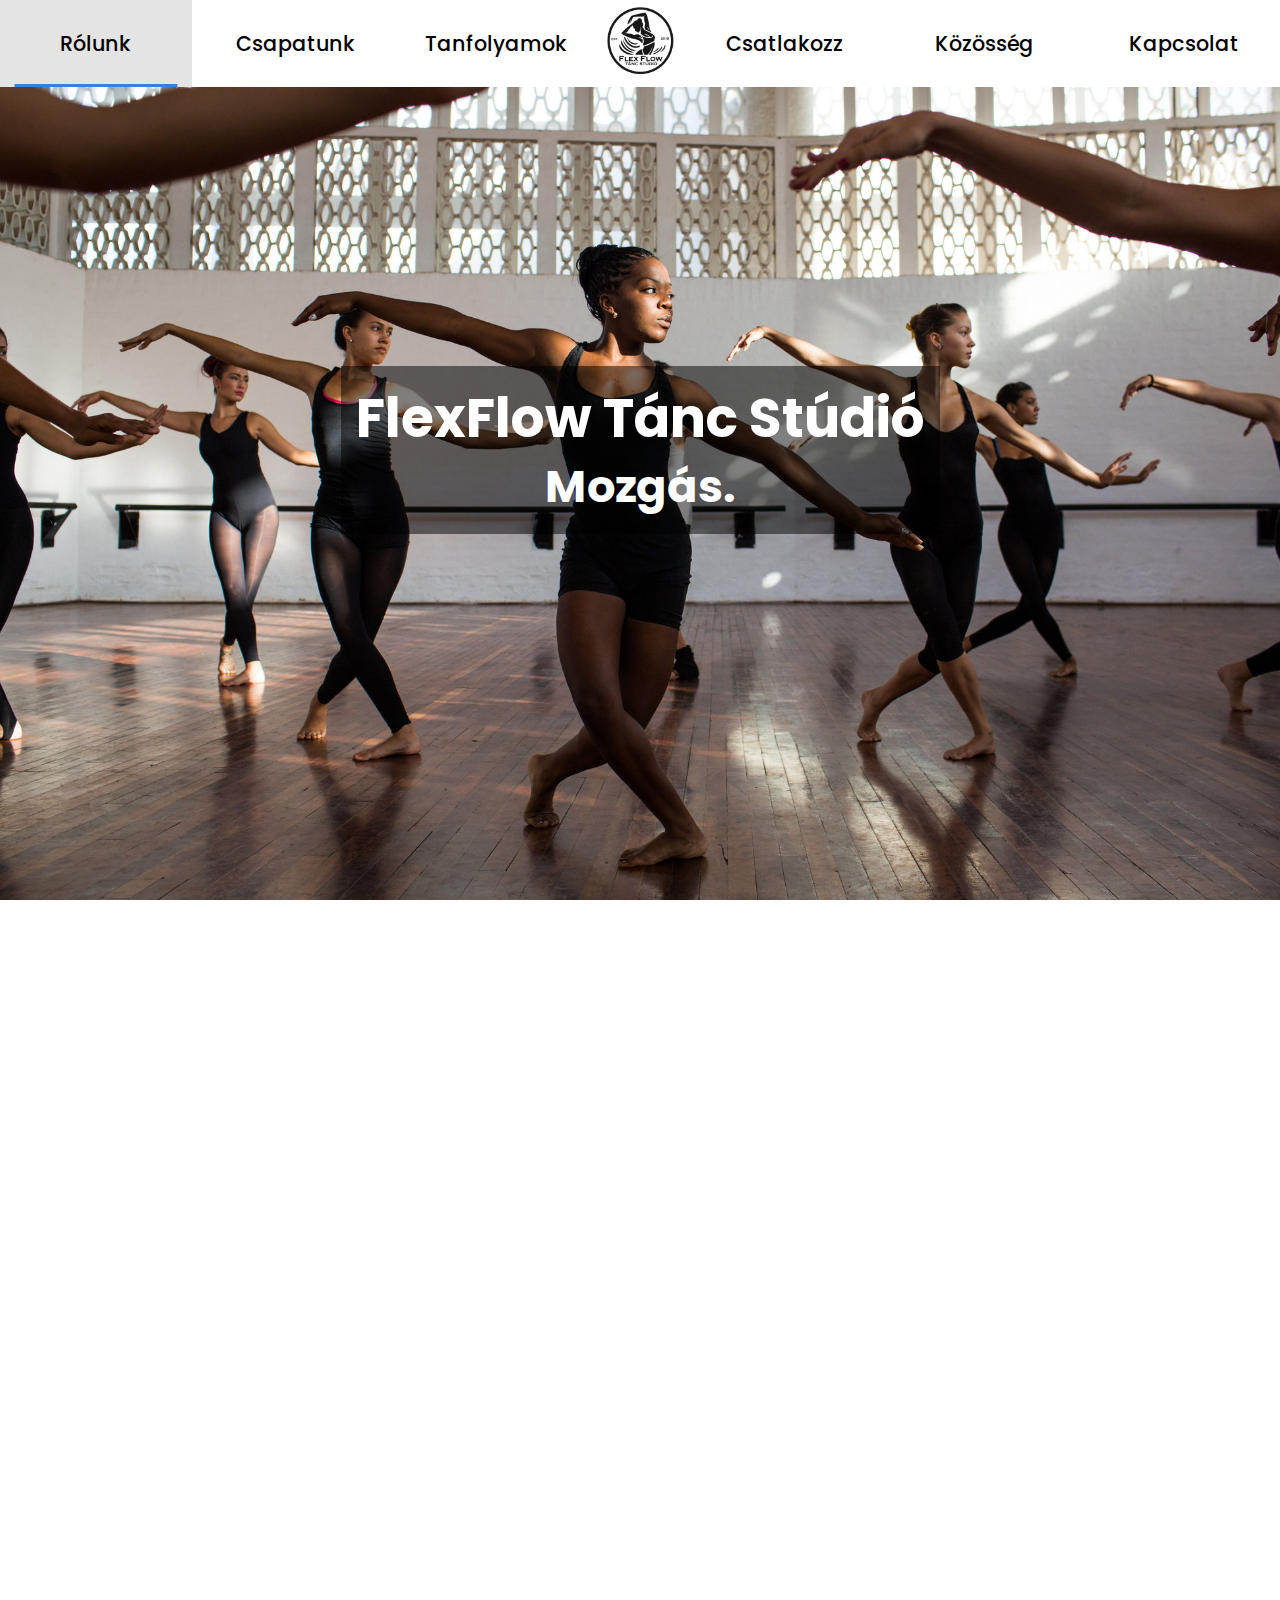
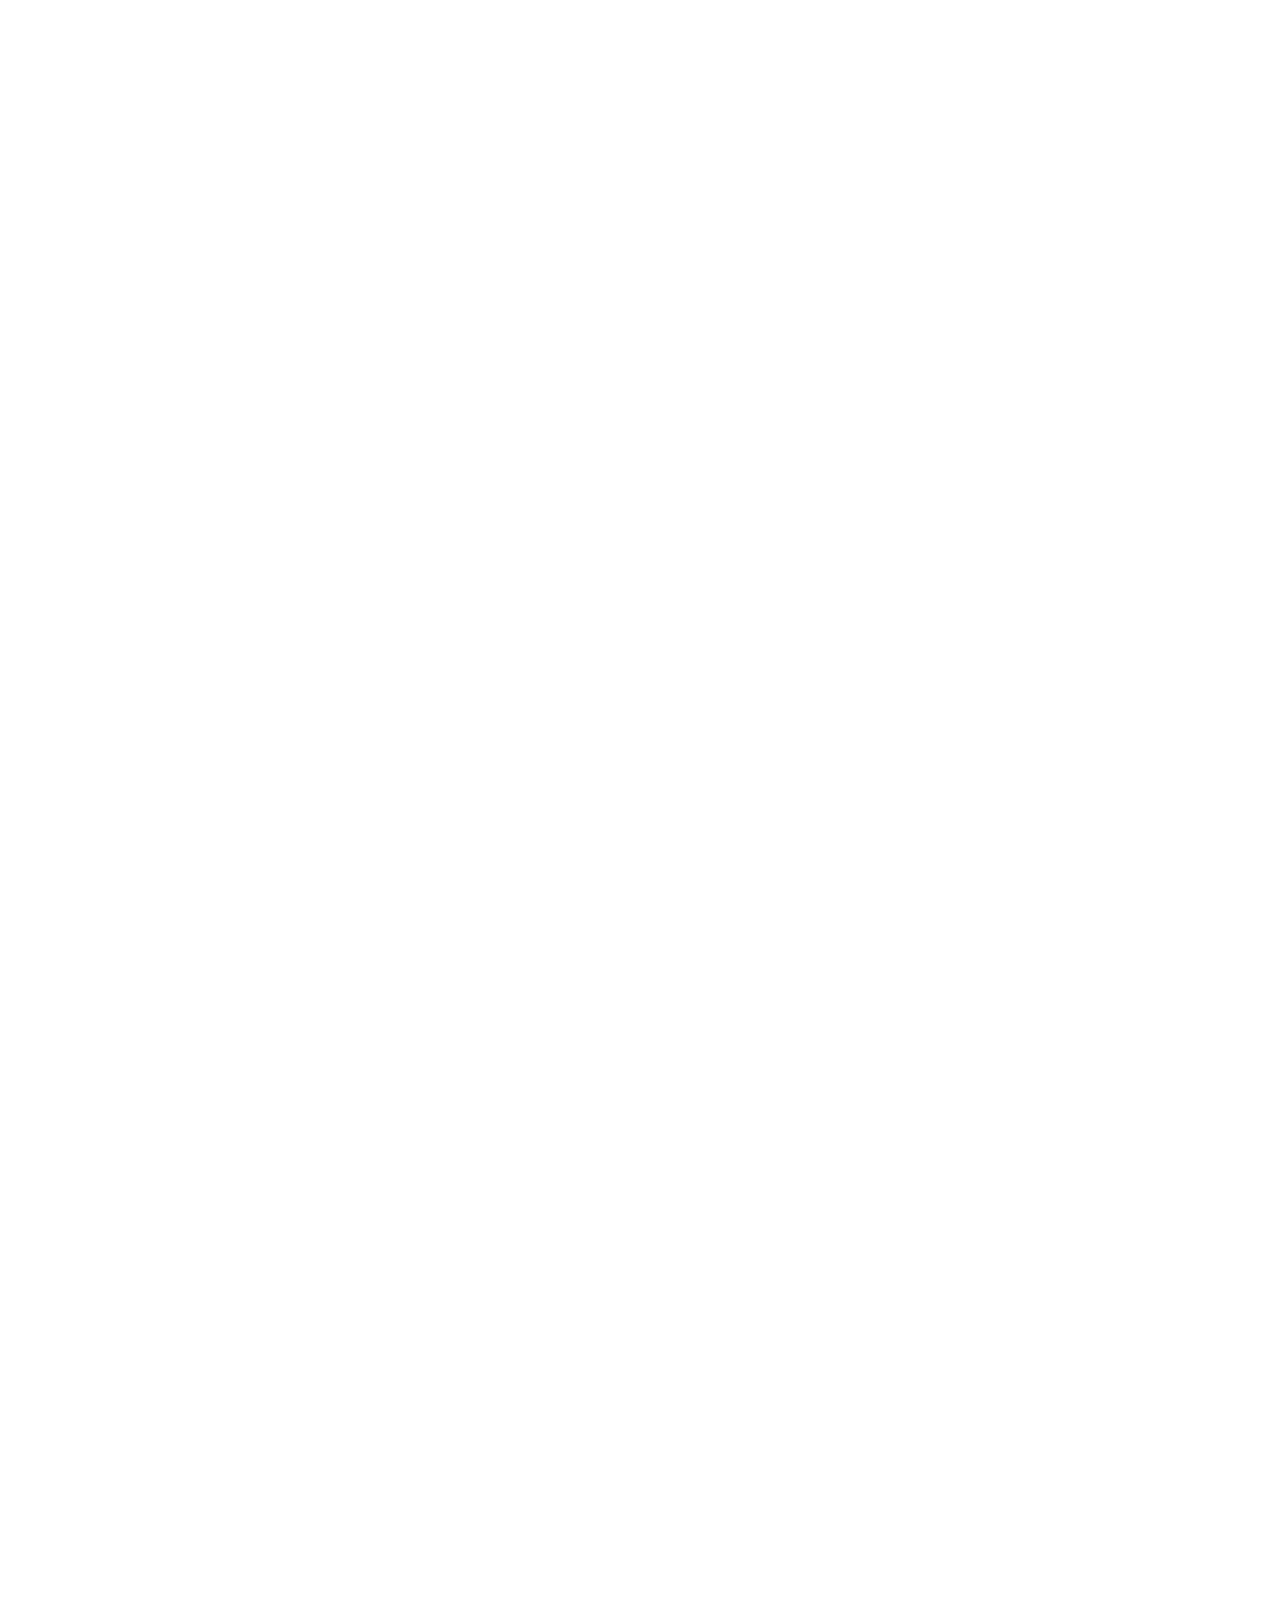
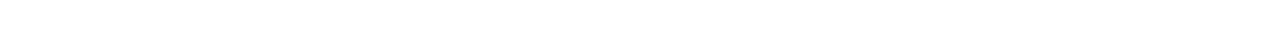
==== index.html @ a3bc4469 "Initial Commit" ====
<!DOCTYPE html>
<html lang="hu">
  <head>
    <meta charset="UTF-8" />
    <meta name="viewport" content="width=device-width, initial-scale=1.0" />
    <link rel="stylesheet" href="style/reset.css" />
    <link rel="stylesheet" href="style/main.css" />

    <link
      rel="stylesheet"
      href="https://cdn.jsdelivr.net/npm/bootstrap-icons@1.11.3/font/bootstrap-icons.min.css"
    />

    <link rel="icon" type="image/x-icon" href="img/flexflow.jpg" />

    <title>FlexFlow</title>
  </head>
  <body>
    <head>
      <nav class="navbar" id="navbar" data-show="false">
        <div class="items start">
          <button class="btn nav-item" onclick="setPage('rolunk')">
            <p>Rólunk</p>
          </button>
          <button
            class="btn nav-item"
            onclick="window.location.href = '#csapatunk'"
          >
            <p>Csapatunk</p>
          </button>
          <button
            class="btn nav-item"
            onclick="window.location.href = '#tanfolyamok'"
          >
            <p>Tanfolyamok</p>
          </button>
        </div>

        <div class="center">
          <button class="toggler" onclick="toggleNavbar()">
            <i class="bi bi-list"></i>
          </button>

          <div class="brand">
            <button onclick="window.location.href = '/'">
              <img src="img/flexflow.jpg" alt="Brand" title="flexflow" />
            </button>
          </div>
        </div>

        <div class="items end">
          <button
            class="btn nav-item"
            onclick="window.location.href = '#csatlakozz'"
          >
            <p>Csatlakozz</p>
          </button>
          <button
            class="btn nav-item"
            onclick="window.location.href = '#kozosseg'"
          >
            <p>Közösség</p>
          </button>
          <button
            class="btn nav-item"
            onclick="window.location.href = '#kapcsolat'"
          >
            <p>Kapcsolat</p>
          </button>
        </div>
      </nav>
    </head>

    <main>
      <section class="landing">
        <div class="title">
          <h1>FlexFlow Tánc Stúdió</h1>
          <h2 id="title-effect">Mozgás.</h2>
        </div>
      </section>

      <section class="section" id="rolunk">
        <h1>Rólunk</h1>

        <p>
          A FlexFlow Tánciskola nem csupán egy tanulóhely, hanem egy közösség,
          amely szenvedélyesen hisz abban, hogy a tánc mindenki számára elérhető
          és megvalósítható. Csapatunk magában foglalja az iparág legelismertebb
          tanárait és koreográfusait, akik készek arra, hogy Önt vagy gyermekét
          az első lépésektől kezdve vezessék a tánc varázslatos világába.
        </p>
      </section>

      <section class="section" id="csapatunk">
        <h1>Csapatunk</h1>

        <div class="cards">
          <div class="card">
            <img src="img/csapatunk/default-pfp.webp" alt="1" />
            <h3>Homonnay Lőrinc</h3>
            <p></p>
          </div>
          <div class="card">
            <img src="img/csapatunk/default-pfp.webp" alt="2" />
            <h3>Varga Boglárka</h3>
            <p></p>
          </div>
          <div class="card">
            <img src="img/csapatunk/default-pfp.webp" alt="3" />
            <h3>Hodoneczki Patrik</h3>
            <p></p>
          </div>
        </div>
      </section>

      <section class="section" id="tanfolyamok">
        <h1>Tanfolyamok</h1>

        <div class="cards">
          <div class="card">
            <img src="img/tanfolyamok/kezdo.jpg" alt="Kezdő" />
            <h3>Kezdő Tanfolyamok</h3>
            <p>
              Ha még sosem táncolt, vagy csak szeretné felfedezni a tánc
              világát, kezdő tanfolyamaink segítségével könnyedén belemerülhet a
              ritmus és a mozgás örömébe.
            </p>
          </div>
          <div class="card">
            <img src="img/tanfolyamok/halado.webp" alt="Haladó" />
            <h3>Haladó Kihívások</h3>
            <p>
              Ha már rendelkezik táncos tapasztalattal és szeretne magasabb
              szintre emelkedni, haladó kurzusaink kiváló lehetőséget kínálnak
              arra, hogy technikai készségeit és kreativitását fejlessze.
            </p>
          </div>
          <div class="card">
            <img src="img/tanfolyamok/specialis.jpg" alt="Speciális" />
            <h3>Speciális Ágak</h3>
            <p>
              Kínálatunkban szerepelnek olyan speciális kurzusok is, mint a
              hip-hop, a balett, a jazz vagy akár a társastánc, hogy mindenki
              megtalálja a számára legvonzóbb stílust és kifejezési formát.
            </p>
          </div>
        </div>
      </section>
    </main>

    <footer></footer>

    <script src="index.js"></script>
  </body>
</html>
---- style/main.css ----
@import url("https://fonts.googleapis.com/css2?family=Poppins:ital,wght@0,100;0,200;0,300;0,400;0,500;0,600;0,700;0,800;0,900;1,100;1,200;1,300;1,400;1,500;1,600;1,700;1,800;1,900&display=swap");

:root {
  --color-text: #ffffff;
  --color-dark: #1b263b;
  --color-primary: #295180;
  --color-secondary: #abceff;
  --color-accent: #3d7fd2;
  --color-bg: #2b3547;
}

* {
  font-family: "Poppins", system-ui, -apple-system, BlinkMacSystemFont,
    "Segoe UI", Roboto, Oxygen, Ubuntu, Cantarell, "Open Sans", "Helvetica Neue",
    sans-serif;
  font-size: 18px;
  line-height: 1.4;
  transition: all 0.2s ease;
  user-select: none;
}

html,
body {
  width: 100vw;
  height: 100dvh;
  overflow-x: hidden;
  scroll-behavior: smooth;
}

h1 {
  font-size: 2.986rem;
}

h2 {
  font-size: 2.488rem;
}

h3 {
  font-size: 2.074rem;
}

h4 {
  font-size: 1.728rem;
}

h5 {
  font-size: 1.44rem;
}

h6 {
  font-size: 1.2rem;
}

p {
  font-size: 1rem;
}

small {
  font-size: 0.833rem;
}

/* Navbar */

.btn {
  cursor: pointer;
  position: relative;
  display: block;
  margin: auto auto;
  width: 100%;
  height: 100%;

  p {
    color: #000;
    font-weight: 500;
    font-size: 1.15rem;
  }

  &:hover {
    background: #c5c5c575;
  }

  &::after {
    display: none;
    content: "";
    position: absolute;
    bottom: 0;
    left: 50%;
    transform: translateX(-50%);
    width: 85%;
    height: 3px;
    background: var(--color-accent);
  }

  &:hover,
  &.active {
    &::after {
      display: block;
    }
  }
}

.navbar {
  z-index: 10;
  width: 100%;
  background: #fff;
  height: fit-content;
  position: fixed;

  display: grid;
  grid-template-columns: 1fr min-content 1fr;

  .toggler {
    display: none;
  }

  .center {
    display: flex;
    justify-content: center;

    .brand {
      margin: auto auto;
      padding: 0 8px;

      img {
        max-height: 4.5rem;
        cursor: pointer;
      }

      &:hover {
        background: #c5c5c575;
      }
    }
  }

  .items {
    display: flex;
    column-gap: 8px;
    height: 100%;
  }
}

@media screen {
  @media (max-width: 950px) {
    .landing {
      .title {
        width: 100% !important;
      }
    }

    .navbar {
      grid-template-columns: repeat(3, 1fr);

      .center {
        grid-column-start: 2;

        .brand {
          margin: 0;
        }

        .toggler {
          grid-column-start: 2;
          display: block;
          margin: 0;

          .bi {
            font-size: 45px;
          }
        }
      }

      .items {
        height: fit-content;

        .btn {
          width: fit-content;
          padding: 5px 12px;
          margin-bottom: 5px;

          p {
            font-size: 1.4rem;
          }

          &:hover,
          &.active {
            &::after {
              display: none;
            }
          }
        }
      }
    }

    .navbar[data-show="false"] {
      .items {
        display: none;
      }
    }

    .navbar[data-show="true"] {
      grid-template-columns: 1fr;

      .center {
        grid-column-start: 1;
      }

      .items {
        display: block;
      }
    }
  }
}

.landing {
  width: 100vw;
  height: 100dvh;
  background-image: url("../img/landing.jpg");
  background-position: center;
  background-repeat: no-repeat;
  background-size: cover;
  display: flex;
  align-items: center;
  justify-content: center;

  .title {
    position: relative;
    background: rgba(0, 0, 0, 0.5);
    width: fit-content;
    text-align: center;
    padding: 15px;
    color: #fff;
  }
}

.section {
  width: clamp(280px, 100vw, 1700px);
  margin: 30px auto;

  h1 {
    background-color: rgba(0, 0, 0, 0.75);
    color: white;
    padding: 12px;
    margin: 0 auto;
    margin-bottom: 15px;
    width: fit-content;
    text-align: center;
  }

  & > p {
    text-align: justify;
    max-width: clamp(280px, 95%, 1000px);
    margin: 0 auto;
    padding: 14px;
    background: rgba(0, 0, 0, 0.1);
    box-shadow: 2px 2px 5px rgba(0, 0, 0, 0.25);
  }
}

.section#tanfolyamok {
  .cards {
    display: flex;
    justify-content: center;
    flex-wrap: wrap;
    gap: 18px 12px;
    width: clamp(265px, 95vw, 1700px);
    margin: 0 auto;

    .card {
      width: fit-content;
      height: fit-content;
      border-radius: 30px;
      max-width: 500px;
      background: rgba(0, 0, 0, 0.15);
      padding: 15px;
      margin: auto auto;
      box-shadow: 1px 1px 8px 2px rgba(0, 0, 0, 0.35);

      img {
        display: block;
        border-radius: 15px;
        max-height: 450px;
        margin: 0 auto 5px auto;
      }

      h3,
      p {
        text-align: center;
      }
    }
  }
}

.section#csapatunk {
  background-color: #00000010;
  width: 100%;
  padding: 50px 0;

  .cards {
    display: flex;
    justify-content: center;
    flex-wrap: wrap;
    gap: 18px 12px;
    width: clamp(265px, 95vw, 1700px);
    margin: 0 auto;

    .card {
      width: fit-content;
      height: fit-content;
      max-width: 500px;
      margin: auto auto;

      img {
        display: block;
        border-radius: 30px;
        max-height: 300px;
        margin: 0 auto 5px auto;
      }

      h3,
      p {
        text-align: center;
      }
    }
  }
}
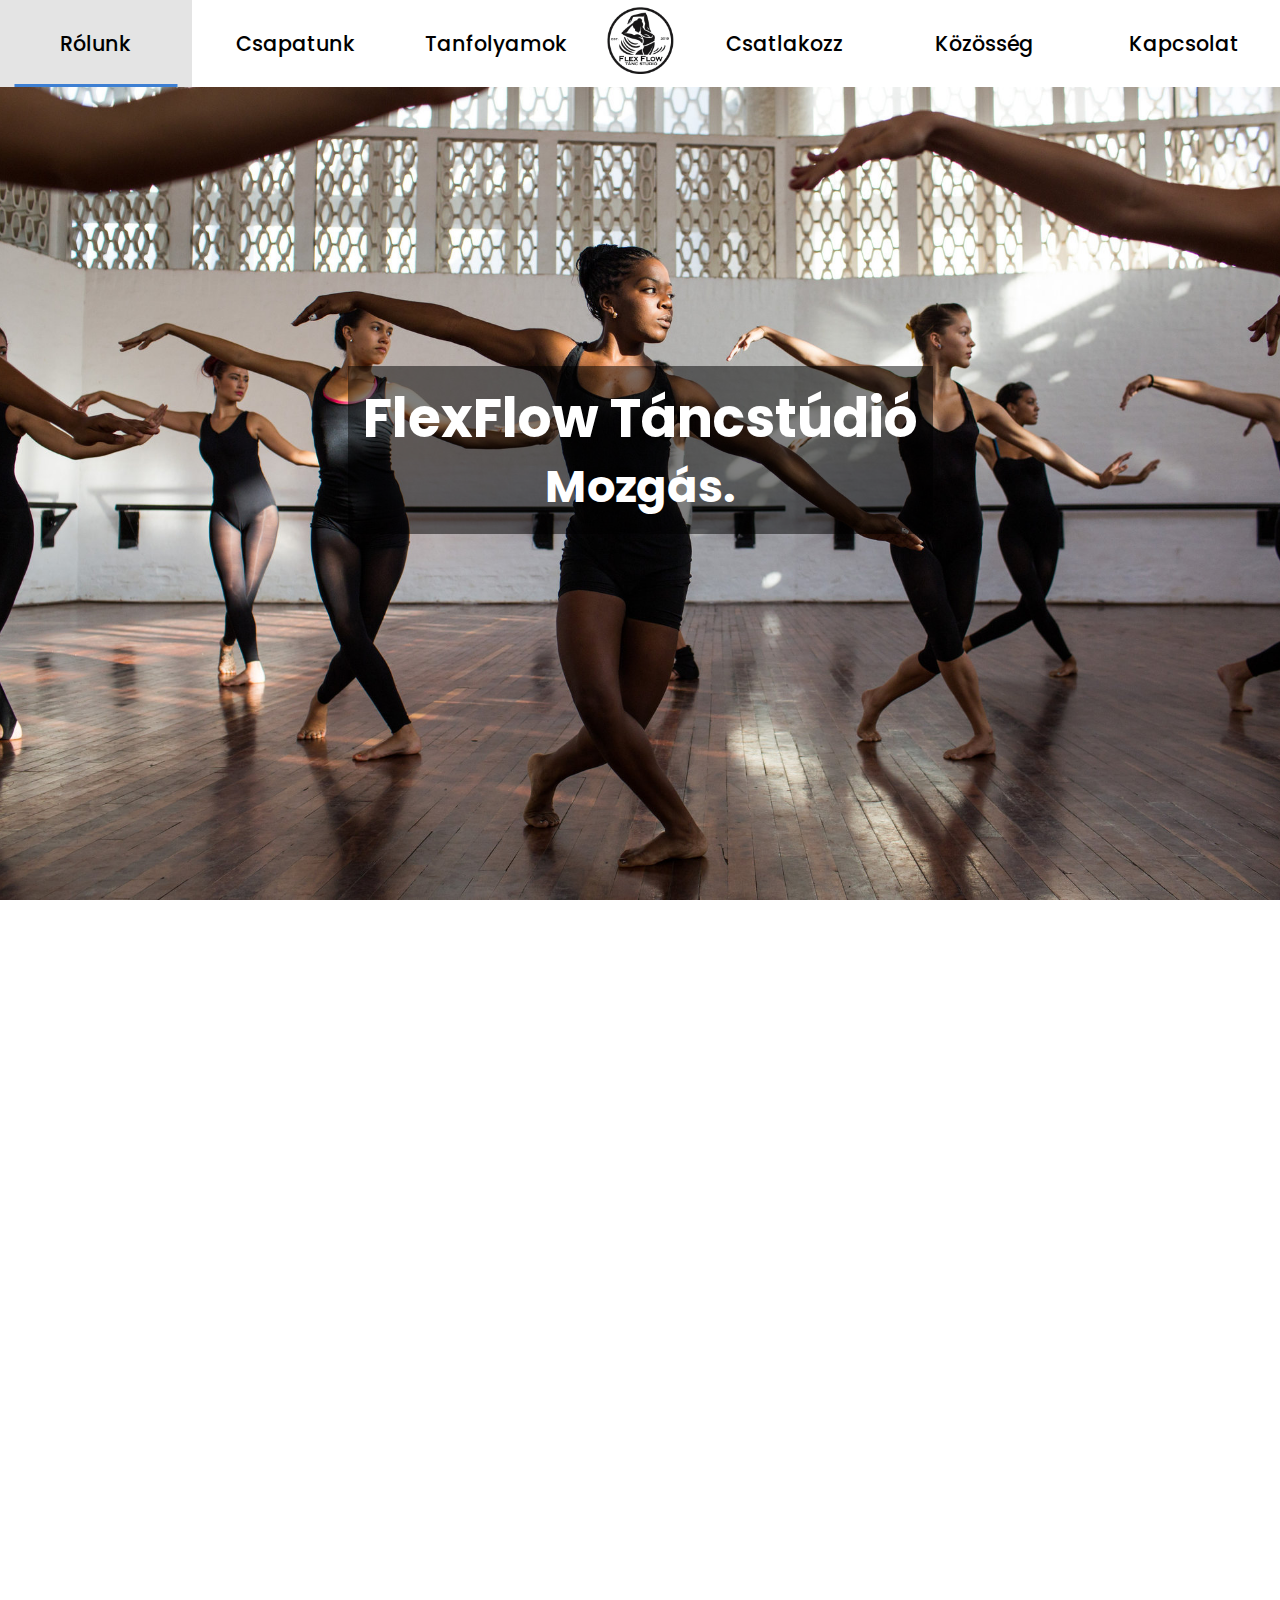
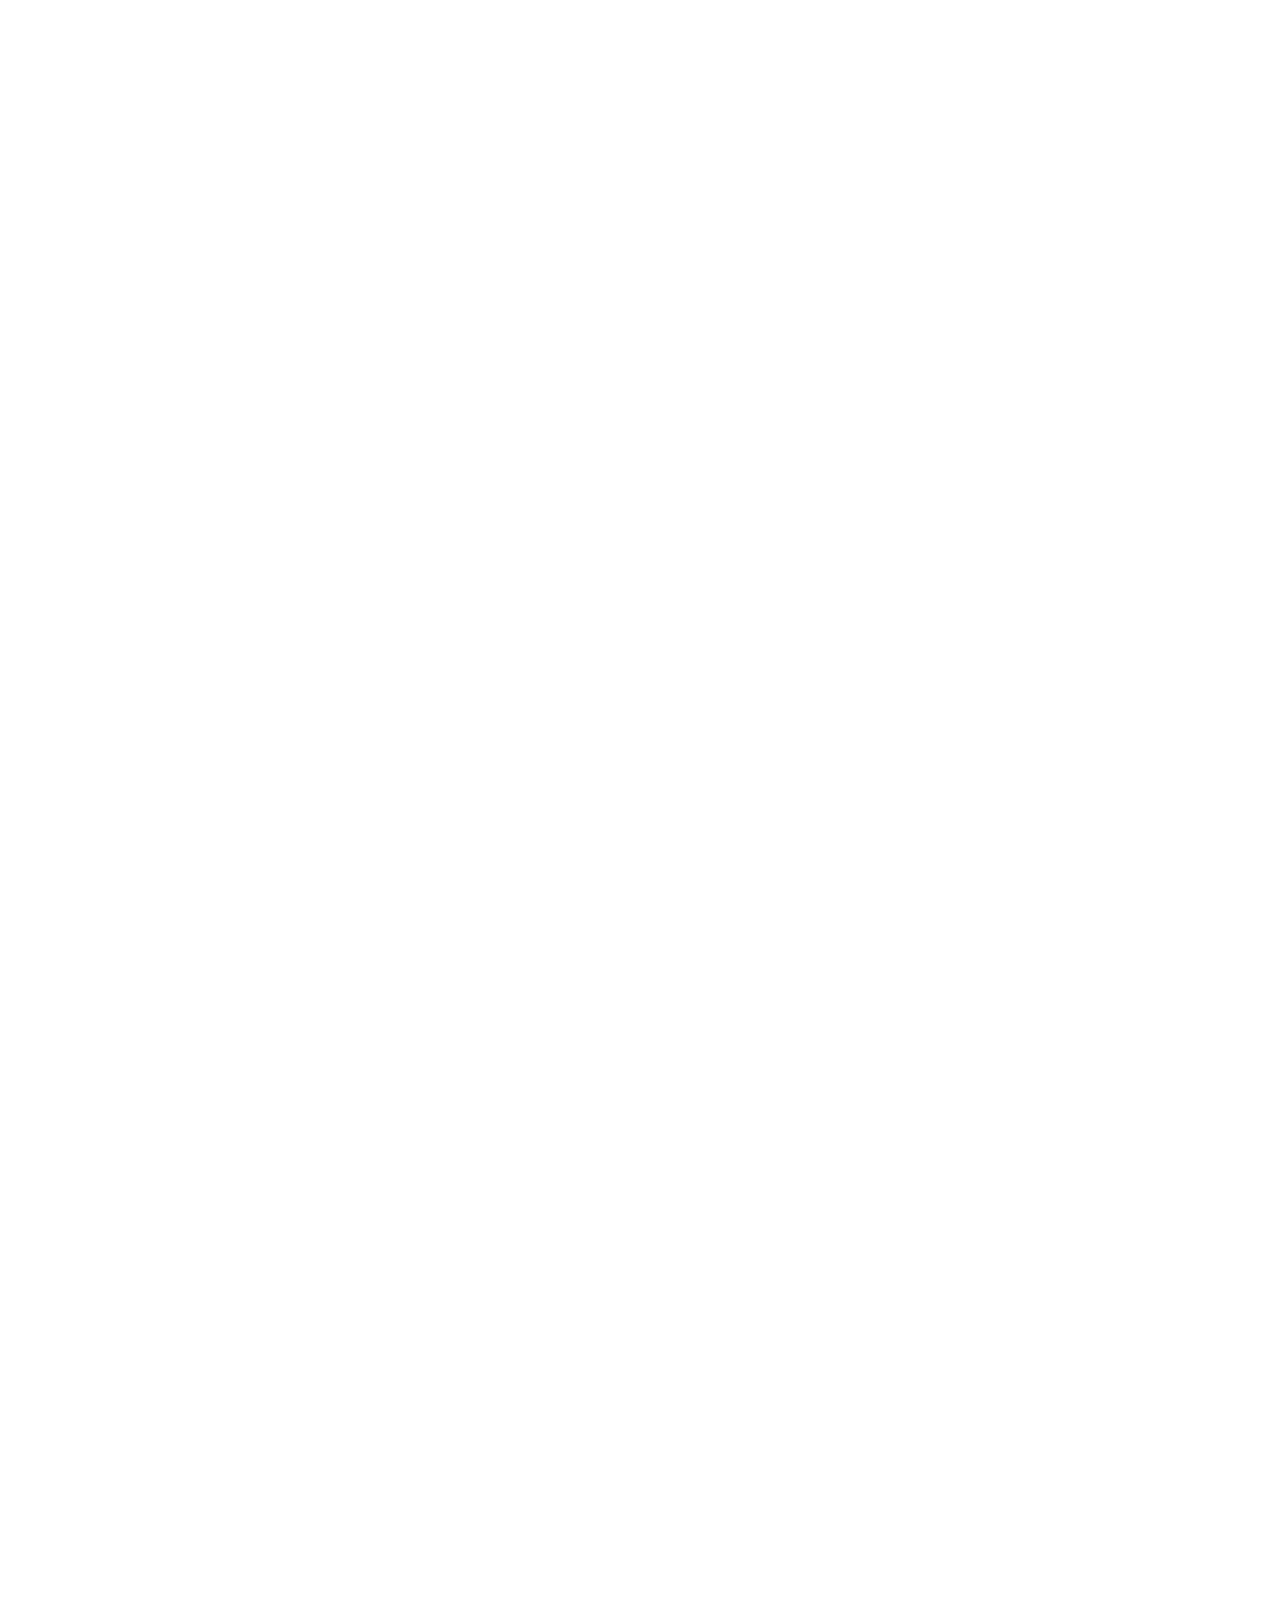
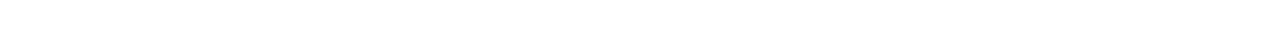
==== commit 445b4a45: "rm notes.txt | corrected spelling" ====
--- a/index.html
+++ b/index.html
@@ -74,7 +74,7 @@
     <main>
       <section class="landing">
         <div class="title">
-          <h1>FlexFlow Tánc Stúdió</h1>
+          <h1>FlexFlow Táncstúdió</h1>
           <h2 id="title-effect">Mozgás.</h2>
         </div>
       </section>
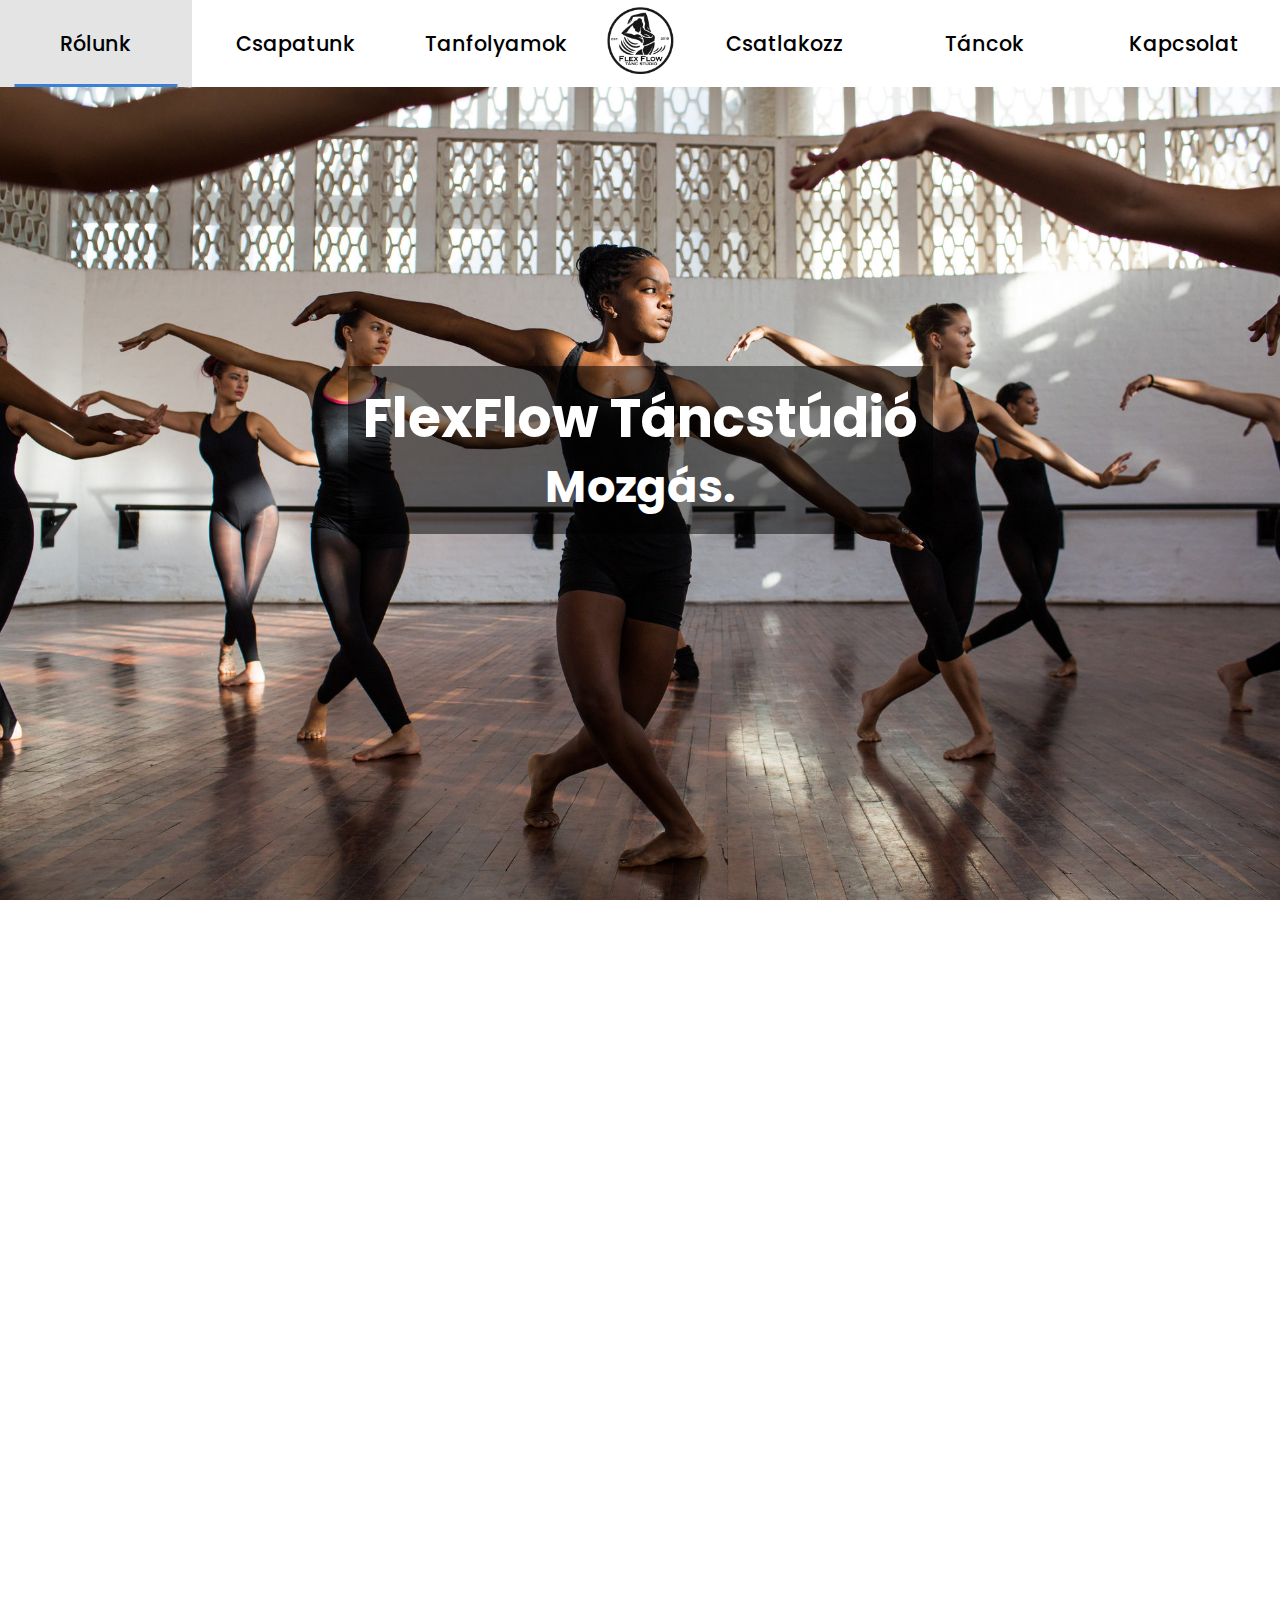
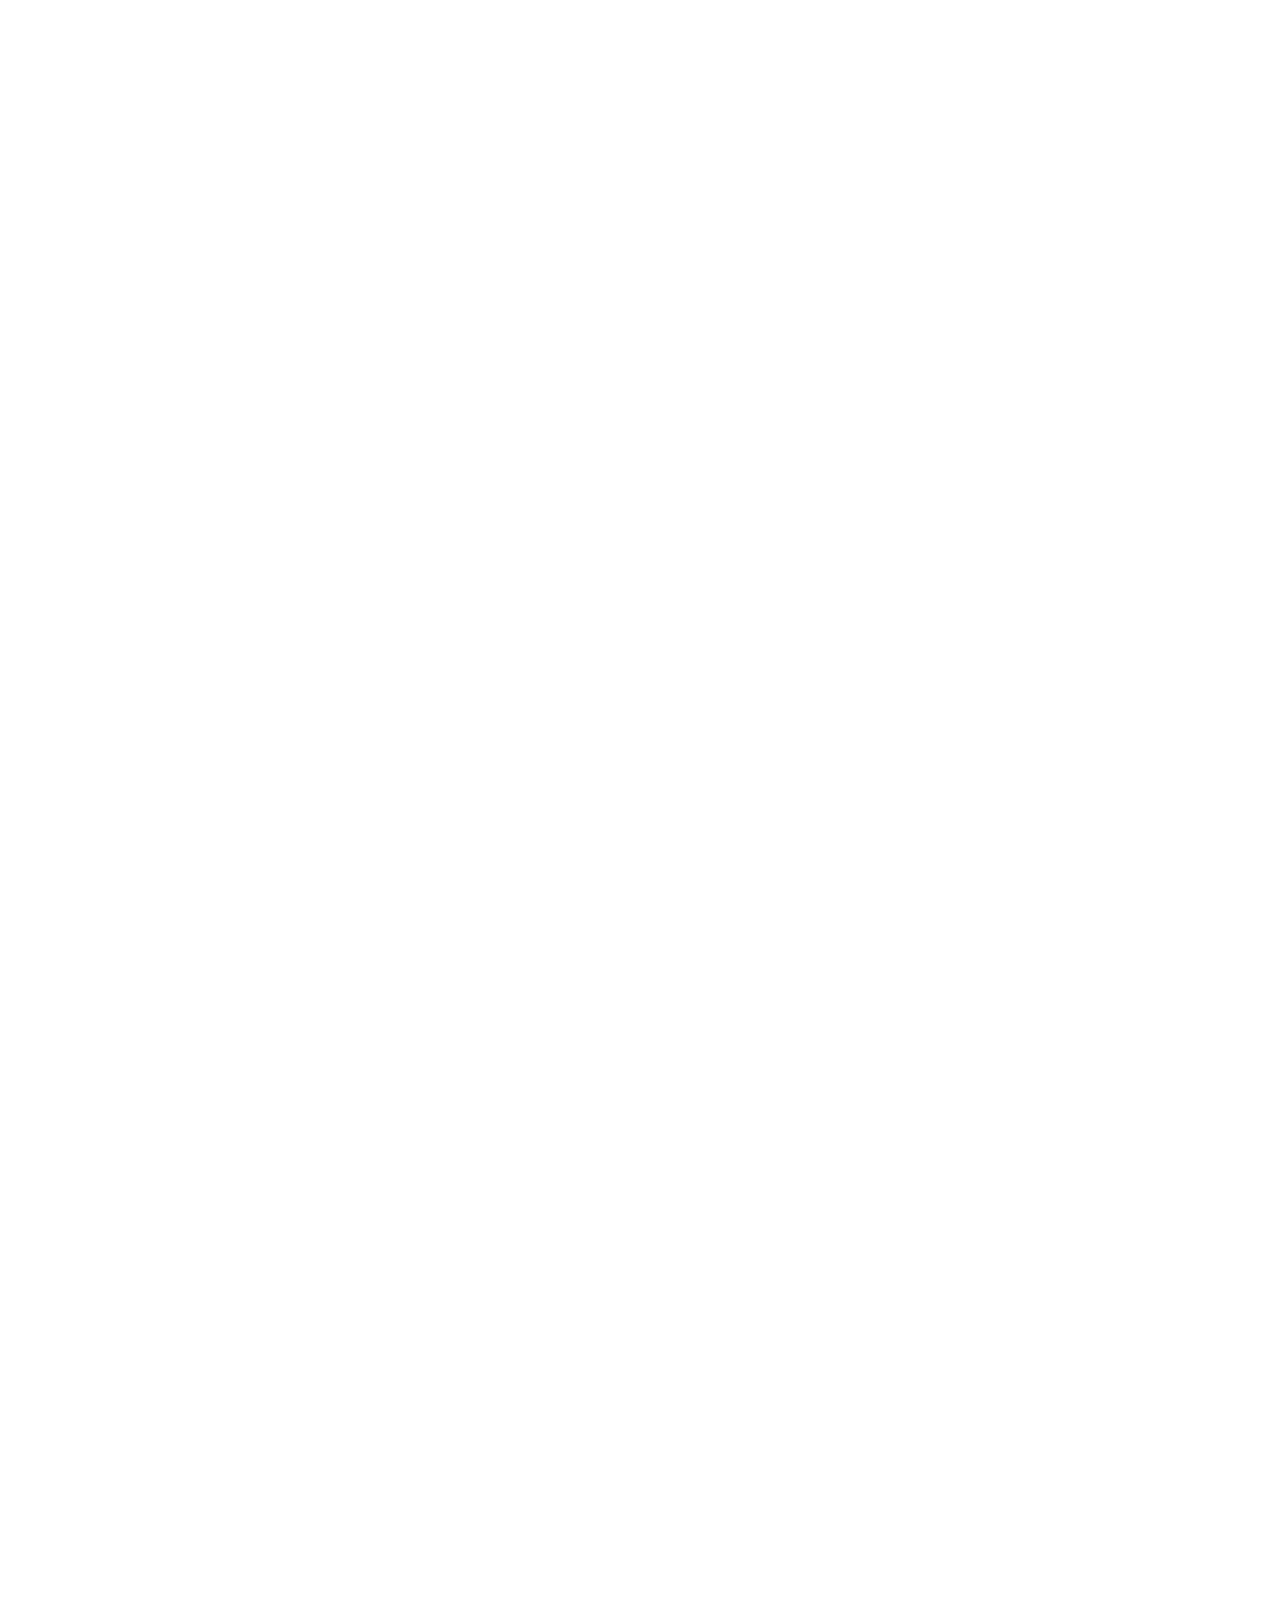
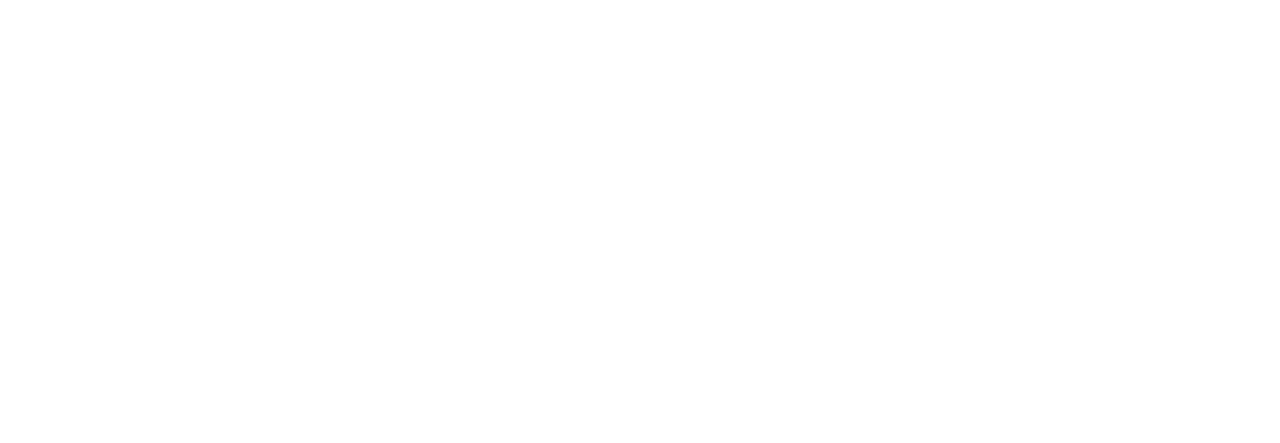
==== commit 4cfc1082: "Improved responsiveness" ====
--- a/index.html
+++ b/index.html
@@ -11,7 +11,7 @@
       href="https://cdn.jsdelivr.net/npm/bootstrap-icons@1.11.3/font/bootstrap-icons.min.css"
     />
 
-    <link rel="icon" type="image/x-icon" href="img/flexflow.jpg" />
+    <link rel="icon" type="image/x-icon" href="img/flexflow-light.png" />
 
     <title>FlexFlow</title>
   </head>
@@ -19,18 +19,15 @@
     <head>
       <nav class="navbar" id="navbar" data-show="false">
         <div class="items start">
-          <button class="btn nav-item" onclick="setPage('rolunk')">
+          <button class="btn nav-item" onclick="setPage('index', 'rolunk')">
             <p>Rólunk</p>
           </button>
-          <button
-            class="btn nav-item"
-            onclick="window.location.href = '#csapatunk'"
-          >
+          <button class="btn nav-item" onclick="setPage('index', 'csapatunk')">
             <p>Csapatunk</p>
           </button>
           <button
             class="btn nav-item"
-            onclick="window.location.href = '#tanfolyamok'"
+            onclick="setPage('index', 'tanfolyamok')"
           >
             <p>Tanfolyamok</p>
           </button>
@@ -42,29 +39,20 @@
           </button>
 
           <div class="brand">
-            <button onclick="window.location.href = '/'">
+            <button onclick="setPage('index')">
               <img src="img/flexflow.jpg" alt="Brand" title="flexflow" />
             </button>
           </div>
         </div>
 
         <div class="items end">
-          <button
-            class="btn nav-item"
-            onclick="window.location.href = '#csatlakozz'"
-          >
+          <button class="btn nav-item" onclick="setPage('index', 'csatlakozz')">
             <p>Csatlakozz</p>
           </button>
-          <button
-            class="btn nav-item"
-            onclick="window.location.href = '#kozosseg'"
-          >
-            <p>Közösség</p>
+          <button class="btn nav-item" onclick="setPage('tancok')">
+            <p>Táncok</p>
           </button>
-          <button
-            class="btn nav-item"
-            onclick="window.location.href = '#kapcsolat'"
-          >
+          <button class="btn nav-item" onclick="setPage('index', 'kapcsolat')">
             <p>Kapcsolat</p>
           </button>
         </div>
@@ -98,17 +86,17 @@
           <div class="card">
             <img src="img/csapatunk/default-pfp.webp" alt="1" />
             <h3>Homonnay Lőrinc</h3>
-            <p></p>
+            <p>- Logó tervezés -</p>
           </div>
           <div class="card">
             <img src="img/csapatunk/default-pfp.webp" alt="2" />
             <h3>Varga Boglárka</h3>
-            <p></p>
+            <p>- Prezentáció készítés -</p>
           </div>
           <div class="card">
             <img src="img/csapatunk/default-pfp.webp" alt="3" />
             <h3>Hodoneczki Patrik</h3>
-            <p></p>
+            <p>- Weboldal programozás -</p>
           </div>
         </div>
       </section>
@@ -140,15 +128,22 @@
             <h3>Speciális Ágak</h3>
             <p>
               Kínálatunkban szerepelnek olyan speciális kurzusok is, mint a
-              hip-hop, a balett, a jazz vagy akár a társastánc, hogy mindenki
-              megtalálja a számára legvonzóbb stílust és kifejezési formát.
+              [TÁNCOK] vagy akár a [TÁNC], hogy mindenki megtalálja a számára
+              legvonzóbb stílust és kifejezési formát.
             </p>
           </div>
         </div>
       </section>
     </main>
 
-    <footer></footer>
+    <footer>
+      <div class="copyright">
+        <h3>FlexFlow Táncstúdió Kecskemét</h3>
+        <small>© 2024 FlexFlow Táncstúdió</small>
+      </div>
+
+      <img src="img/flexflow-light.png" alt="Logó" />
+    </footer>
 
     <script src="index.js"></script>
   </body>
--- a/style/main.css
+++ b/style/main.css
@@ -1,5 +1,4 @@
 @import url("https://fonts.googleapis.com/css2?family=Poppins:ital,wght@0,100;0,200;0,300;0,400;0,500;0,600;0,700;0,800;0,900;1,100;1,200;1,300;1,400;1,500;1,600;1,700;1,800;1,900&display=swap");
-
 :root {
   --color-text: #ffffff;
   --color-dark: #1b263b;
@@ -10,9 +9,7 @@
 }
 
 * {
-  font-family: "Poppins", system-ui, -apple-system, BlinkMacSystemFont,
-    "Segoe UI", Roboto, Oxygen, Ubuntu, Cantarell, "Open Sans", "Helvetica Neue",
-    sans-serif;
+  font-family: "Poppins", system-ui, -apple-system, BlinkMacSystemFont, "Segoe UI", Roboto, Oxygen, Ubuntu, Cantarell, "Open Sans", "Helvetica Neue", sans-serif;
   font-size: 18px;
   line-height: 1.4;
   transition: all 0.2s ease;
@@ -60,7 +57,6 @@
 }
 
 /* Navbar */
-
 .btn {
   cursor: pointer;
   position: relative;
@@ -68,35 +64,28 @@
   margin: auto auto;
   width: 100%;
   height: 100%;
-
-  p {
-    color: #000;
-    font-weight: 500;
-    font-size: 1.15rem;
-  }
-
-  &:hover {
-    background: #c5c5c575;
-  }
-
-  &::after {
-    display: none;
-    content: "";
-    position: absolute;
-    bottom: 0;
-    left: 50%;
-    transform: translateX(-50%);
-    width: 85%;
-    height: 3px;
-    background: var(--color-accent);
-  }
-
-  &:hover,
-  &.active {
-    &::after {
-      display: block;
-    }
-  }
+}
+.btn p {
+  color: #000;
+  font-weight: 500;
+  font-size: 1.15rem;
+}
+.btn:hover {
+  background: rgba(197, 197, 197, 0.4588235294);
+}
+.btn::after {
+  display: none;
+  content: "";
+  position: absolute;
+  bottom: 0;
+  left: 50%;
+  transform: translateX(-50%);
+  width: 85%;
+  height: 3px;
+  background: var(--color-accent);
+}
+.btn:hover::after, .btn.active::after {
+  display: block;
 }
 
 .navbar {
@@ -105,111 +94,81 @@
   background: #fff;
   height: fit-content;
   position: fixed;
-
   display: grid;
   grid-template-columns: 1fr min-content 1fr;
-
-  .toggler {
+}
+.navbar .toggler {
+  display: none;
+}
+.navbar .center {
+  display: flex;
+  justify-content: center;
+}
+.navbar .center .brand {
+  margin: auto auto;
+  padding: 0 8px;
+}
+.navbar .center .brand img {
+  max-height: 4.5rem;
+  cursor: pointer;
+}
+.navbar .center .brand:hover {
+  background: rgba(197, 197, 197, 0.4588235294);
+}
+.navbar .items {
+  display: flex;
+  column-gap: 8px;
+  height: 100%;
+}
+
+@media screen and (max-width: 950px) {
+  .landing .title {
+    width: 100% !important;
+  }
+  .navbar {
+    grid-template-columns: repeat(3, 1fr);
+  }
+  .navbar .center {
+    grid-column-start: 2;
+  }
+  .navbar .center .brand {
+    margin: 0;
+  }
+  .navbar .center .toggler {
+    grid-column-start: 2;
+    display: block;
+    margin: 0;
+  }
+  .navbar .center .toggler .bi {
+    font-size: 45px;
+  }
+  .navbar .items {
+    height: fit-content;
+  }
+  .navbar .items .btn {
+    width: fit-content;
+    padding: 5px 12px;
+    margin-bottom: 5px;
+  }
+  .navbar .items .btn p {
+    font-size: 1.4rem;
+  }
+  .navbar .items .btn:hover::after, .navbar .items .btn.active::after {
     display: none;
   }
-
-  .center {
-    display: flex;
-    justify-content: center;
-
-    .brand {
-      margin: auto auto;
-      padding: 0 8px;
-
-      img {
-        max-height: 4.5rem;
-        cursor: pointer;
-      }
-
-      &:hover {
-        background: #c5c5c575;
-      }
-    }
-  }
-
-  .items {
-    display: flex;
-    column-gap: 8px;
-    height: 100%;
-  }
-}
-
-@media screen {
-  @media (max-width: 950px) {
-    .landing {
-      .title {
-        width: 100% !important;
-      }
-    }
-
-    .navbar {
-      grid-template-columns: repeat(3, 1fr);
-
-      .center {
-        grid-column-start: 2;
-
-        .brand {
-          margin: 0;
-        }
-
-        .toggler {
-          grid-column-start: 2;
-          display: block;
-          margin: 0;
-
-          .bi {
-            font-size: 45px;
-          }
-        }
-      }
-
-      .items {
-        height: fit-content;
-
-        .btn {
-          width: fit-content;
-          padding: 5px 12px;
-          margin-bottom: 5px;
-
-          p {
-            font-size: 1.4rem;
-          }
-
-          &:hover,
-          &.active {
-            &::after {
-              display: none;
-            }
-          }
-        }
-      }
-    }
-
-    .navbar[data-show="false"] {
-      .items {
-        display: none;
-      }
-    }
-
-    .navbar[data-show="true"] {
-      grid-template-columns: 1fr;
-
-      .center {
-        grid-column-start: 1;
-      }
-
-      .items {
-        display: block;
-      }
-    }
-  }
-}
-
+  .navbar[data-show=false] .items {
+    display: none;
+  }
+  .navbar[data-show=true] {
+    grid-template-columns: 1fr;
+  }
+  .navbar[data-show=true] .center {
+    grid-column-start: 1;
+  }
+  .navbar[data-show=true] .items {
+    display: block;
+  }
+}
 .landing {
   width: 100vw;
   height: 100dvh;
@@ -220,105 +179,133 @@
   display: flex;
   align-items: center;
   justify-content: center;
-
-  .title {
-    position: relative;
-    background: rgba(0, 0, 0, 0.5);
-    width: fit-content;
-    text-align: center;
-    padding: 15px;
-    color: #fff;
-  }
+}
+.landing .title {
+  position: relative;
+  background: rgba(0, 0, 0, 0.5);
+  width: fit-content;
+  text-align: center;
+  padding: 15px;
+  color: #fff;
 }
 
 .section {
   width: clamp(280px, 100vw, 1700px);
   margin: 30px auto;
-
-  h1 {
-    background-color: rgba(0, 0, 0, 0.75);
-    color: white;
-    padding: 12px;
-    margin: 0 auto;
-    margin-bottom: 15px;
-    width: fit-content;
-    text-align: center;
-  }
-
-  & > p {
-    text-align: justify;
-    max-width: clamp(280px, 95%, 1000px);
-    margin: 0 auto;
-    padding: 14px;
-    background: rgba(0, 0, 0, 0.1);
-    box-shadow: 2px 2px 5px rgba(0, 0, 0, 0.25);
-  }
-}
-
-.section#tanfolyamok {
-  .cards {
-    display: flex;
-    justify-content: center;
-    flex-wrap: wrap;
-    gap: 18px 12px;
-    width: clamp(265px, 95vw, 1700px);
-    margin: 0 auto;
-
-    .card {
-      width: fit-content;
-      height: fit-content;
-      border-radius: 30px;
-      max-width: 500px;
-      background: rgba(0, 0, 0, 0.15);
-      padding: 15px;
-      margin: auto auto;
-      box-shadow: 1px 1px 8px 2px rgba(0, 0, 0, 0.35);
-
-      img {
-        display: block;
-        border-radius: 15px;
-        max-height: 450px;
-        margin: 0 auto 5px auto;
-      }
-
-      h3,
-      p {
-        text-align: center;
-      }
-    }
-  }
+}
+.section h1 {
+  background-color: rgba(0, 0, 0, 0.75);
+  color: white;
+  padding: 12px;
+  margin: 0 auto;
+  margin-bottom: 15px;
+  width: fit-content;
+  text-align: center;
+}
+.section > p {
+  text-align: justify;
+  max-width: clamp(280px, 95%, 1000px);
+  margin: 0 auto;
+  padding: 14px;
+  background: rgba(0, 0, 0, 0.1);
+  box-shadow: 2px 2px 5px rgba(0, 0, 0, 0.25);
 }
 
 .section#csapatunk {
-  background-color: #00000010;
+  background-color: rgba(0, 0, 0, 0.062745098);
   width: 100%;
   padding: 50px 0;
-
-  .cards {
-    display: flex;
-    justify-content: center;
-    flex-wrap: wrap;
-    gap: 18px 12px;
-    width: clamp(265px, 95vw, 1700px);
-    margin: 0 auto;
-
-    .card {
-      width: fit-content;
-      height: fit-content;
-      max-width: 500px;
-      margin: auto auto;
-
-      img {
-        display: block;
-        border-radius: 30px;
-        max-height: 300px;
-        margin: 0 auto 5px auto;
-      }
-
-      h3,
-      p {
-        text-align: center;
-      }
-    }
-  }
-}
+}
+.section#csapatunk .cards {
+  display: flex;
+  justify-content: center;
+  flex-wrap: wrap;
+  gap: 18px 12px;
+  width: clamp(265px, 95vw, 1700px);
+  margin: 0 auto;
+}
+.section#csapatunk .cards .card {
+  width: fit-content;
+  height: fit-content;
+  max-width: 500px;
+  margin: auto auto;
+}
+.section#csapatunk .cards .card img {
+  display: block;
+  border-radius: 30px;
+  max-height: 300px;
+  margin: 0 auto 5px auto;
+}
+.section#csapatunk .cards .card h3,
+.section#csapatunk .cards .card p {
+  text-align: center;
+}
+
+.section#tanfolyamok .cards {
+  display: flex;
+  justify-content: center;
+  flex-wrap: wrap;
+  gap: 18px 12px;
+  width: clamp(265px, 95vw, 1700px);
+  margin: 0 auto;
+}
+.section#tanfolyamok .cards .card {
+  width: fit-content;
+  height: fit-content;
+  border-radius: 30px;
+  max-width: clamp(275px, 100vw, 500px);
+  background: rgba(0, 0, 0, 0.15);
+  padding: 15px;
+  margin: auto auto;
+  box-shadow: 1px 1px 8px 2px rgba(0, 0, 0, 0.35);
+}
+.section#tanfolyamok .cards .card img {
+  display: block;
+  border-radius: 15px;
+  max-height: 450px;
+  max-width: 90vw;
+  margin: 0 auto 5px auto;
+}
+.section#tanfolyamok .cards .card h3,
+.section#tanfolyamok .cards .card p {
+  text-align: center;
+}
+
+@media screen and (max-width: 500px) {
+  .section#tanfolyamok .cards {
+    width: 100%;
+  }
+  .section#tanfolyamok .cards .card {
+    width: 100%;
+    border-radius: 0;
+  }
+}
+footer {
+  background-color: rgb(40, 40, 40);
+  color: #fff;
+  display: flex;
+  justify-content: center;
+  flex-wrap: wrap-reverse;
+  gap: 8px;
+}
+footer .copyright {
+  width: fit-content;
+  max-width: 90%;
+  margin: auto auto;
+  padding: 0 12px;
+}
+footer img {
+  max-height: 350px;
+  margin: auto auto;
+}
+
+@media screen and (max-width: 1300px) {
+  footer {
+    padding-bottom: 25px;
+  }
+  footer .copyright {
+    text-align: center;
+  }
+}
+
+/*# sourceMappingURL=main.css.map */
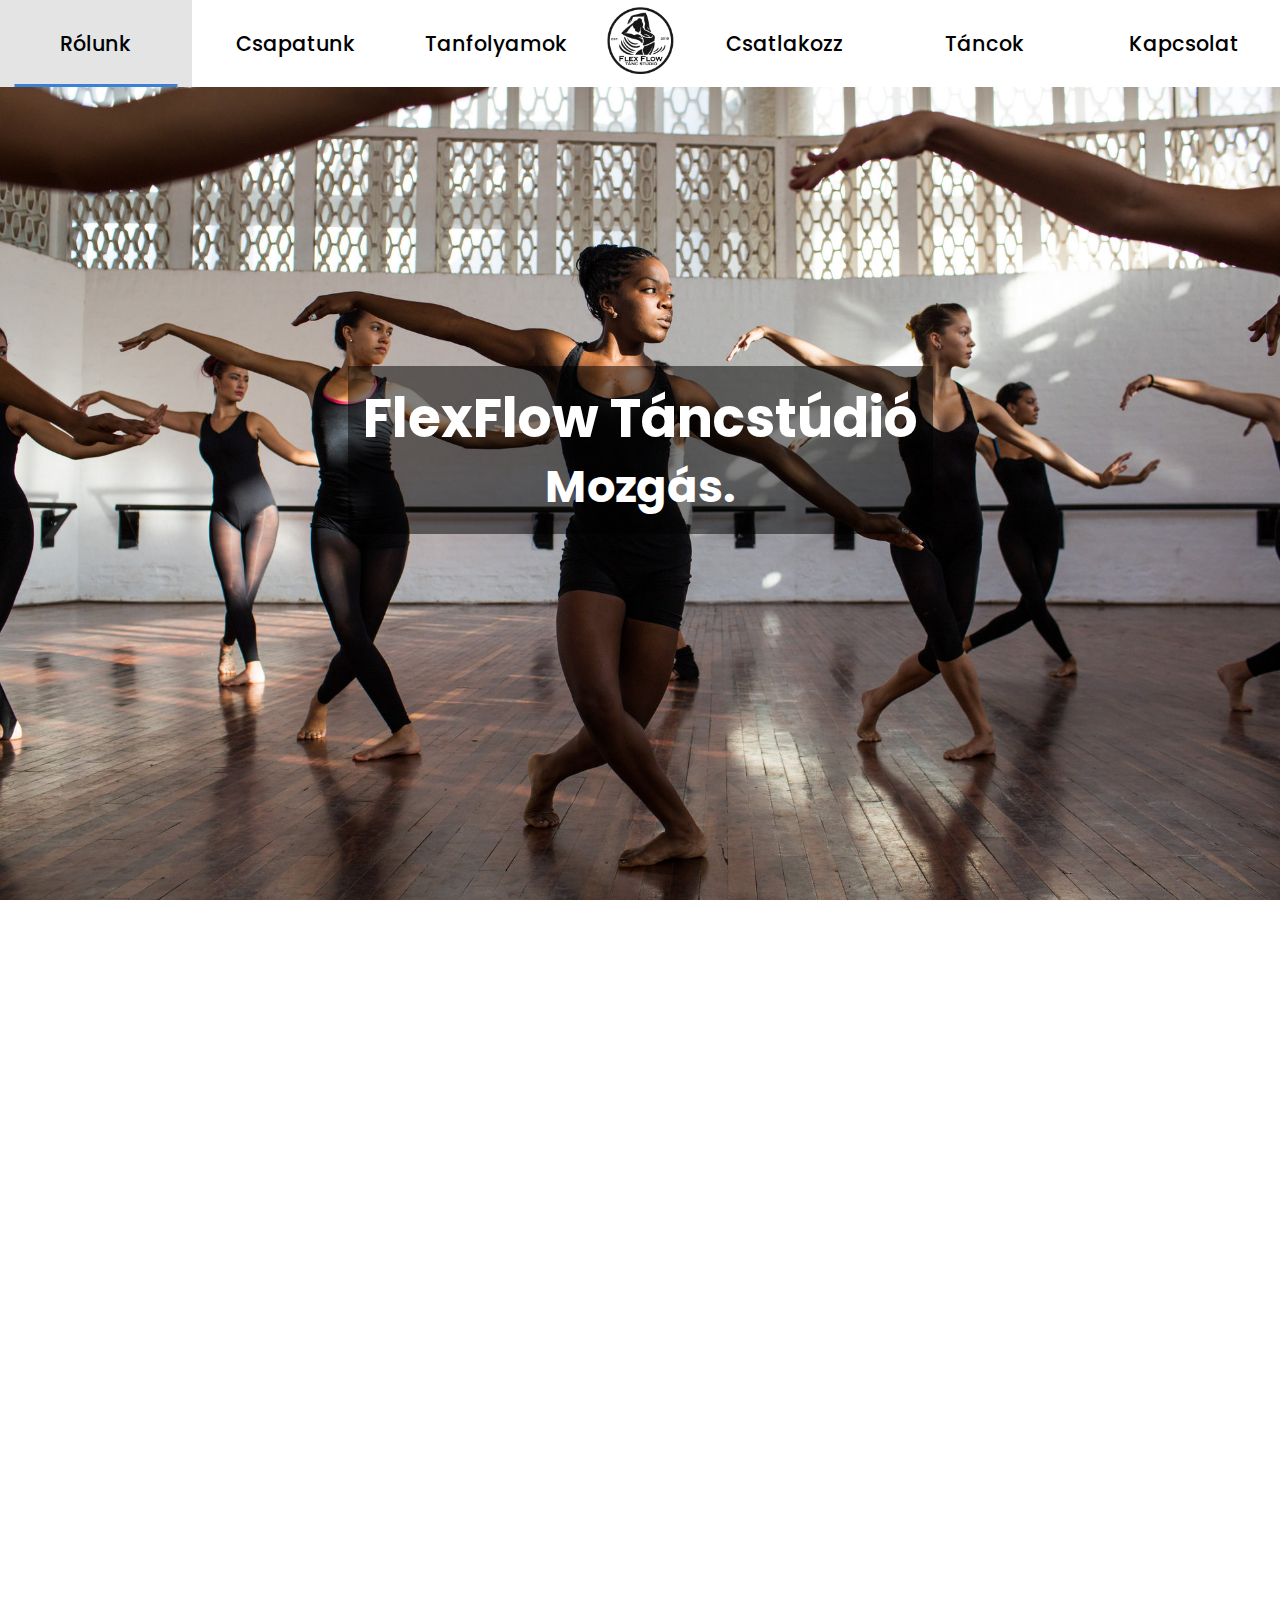
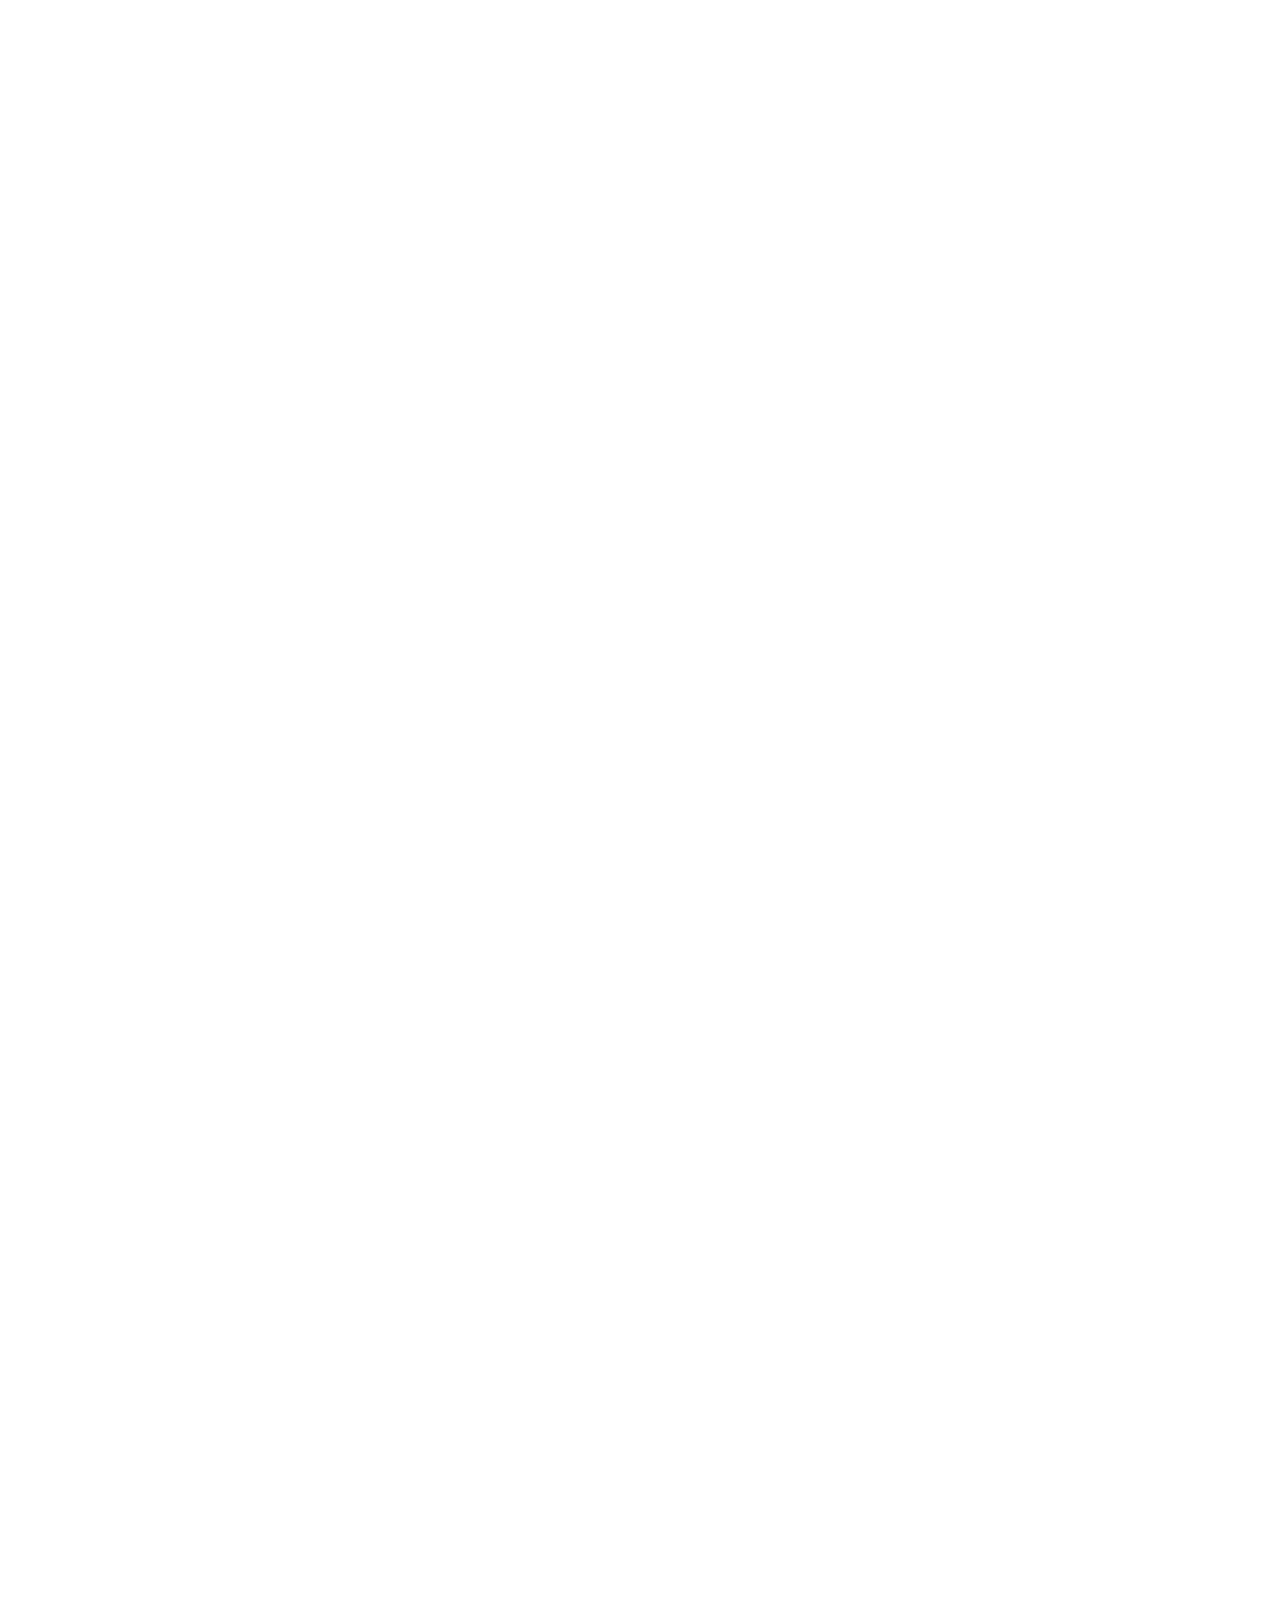
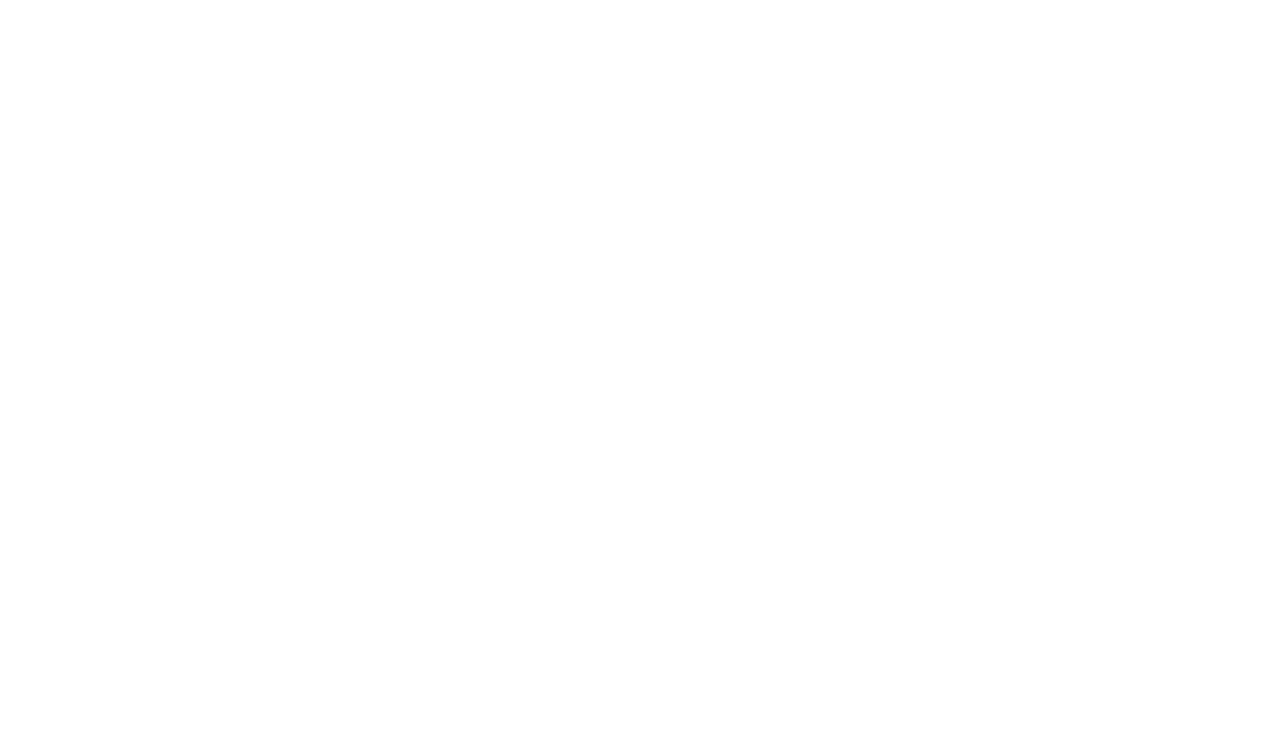
==== commit 13082e17: "[+] Csatlakozz form" ====
--- a/index.html
+++ b/index.html
@@ -19,18 +19,15 @@
     <head>
       <nav class="navbar" id="navbar" data-show="false">
         <div class="items start">
-          <button class="btn nav-item" onclick="setPage('index', 'rolunk')">
+          <a href="#rolunk" class="btn nav-item">
             <p>Rólunk</p>
-          </button>
-          <button class="btn nav-item" onclick="setPage('index', 'csapatunk')">
+          </a>
+          <a href="#csapatunk" class="btn nav-item">
             <p>Csapatunk</p>
-          </button>
-          <button
-            class="btn nav-item"
-            onclick="setPage('index', 'tanfolyamok')"
-          >
+          </a>
+          <a href="#tanfolyamok" class="btn nav-item">
             <p>Tanfolyamok</p>
-          </button>
+          </a>
         </div>
 
         <div class="center">
@@ -39,22 +36,22 @@
           </button>
 
           <div class="brand">
-            <button onclick="setPage('index')">
+            <a href="index.html">
               <img src="img/flexflow.jpg" alt="Brand" title="flexflow" />
-            </button>
+            </a>
           </div>
         </div>
 
         <div class="items end">
-          <button class="btn nav-item" onclick="setPage('index', 'csatlakozz')">
+          <a href="#csatlakozz" class="btn nav-item">
             <p>Csatlakozz</p>
-          </button>
-          <button class="btn nav-item" onclick="setPage('tancok')">
+          </a>
+          <a href="#" class="btn nav-item">
             <p>Táncok</p>
-          </button>
-          <button class="btn nav-item" onclick="setPage('index', 'kapcsolat')">
+          </a>
+          <a href="#kapcsolat" class="btn nav-item">
             <p>Kapcsolat</p>
-          </button>
+          </a>
         </div>
       </nav>
     </head>
@@ -134,6 +131,23 @@
           </div>
         </div>
       </section>
+
+      <section class="section" id="csatlakozz">
+        <h1>Csatlakozz</h1>
+
+        <div class="form">
+          <form onsubmit="formSubmit()">
+            <input type="text" placeholder="Teljes név" name="name" required />
+            <input
+              type="email"
+              placeholder="E-mail cím"
+              name="email"
+              required
+            />
+            <input type="submit" value="Elküldés" />
+          </form>
+        </div>
+      </section>
     </main>
 
     <footer>
--- a/style/main.css
+++ b/style/main.css
@@ -60,7 +60,9 @@
 .btn {
   cursor: pointer;
   position: relative;
-  display: block;
+  display: flex;
+  justify-content: center;
+  align-items: center;
   margin: auto auto;
   width: 100%;
   height: 100%;
@@ -69,6 +71,7 @@
   color: #000;
   font-weight: 500;
   font-size: 1.15rem;
+  width: fit-content;
 }
 .btn:hover {
   background: rgba(197, 197, 197, 0.4588235294);
@@ -307,5 +310,32 @@
     text-align: center;
   }
 }
+.section#csatlakozz .form {
+  width: clamp(275px, 100vw, 600px);
+  margin: auto auto;
+  background: rgba(0, 0, 0, 0.1);
+  border-radius: 24px;
+}
+.section#csatlakozz .form form {
+  padding: 12px;
+  margin: auto 0;
+}
+.section#csatlakozz .form form input {
+  width: 100%;
+  border-radius: 12px;
+  display: block;
+  background: #fff;
+  padding: 8px;
+  margin-bottom: 4px;
+}
+.section#csatlakozz .form form input:nth-last-child(2) {
+  margin-bottom: 8px;
+}
+.section#csatlakozz .form form input[type=submit] {
+  cursor: pointer;
+}
+.section#csatlakozz .form form input[type=submit]:hover {
+  background: rgba(255, 255, 255, 0.5019607843);
+}
 
 /*# sourceMappingURL=main.css.map */
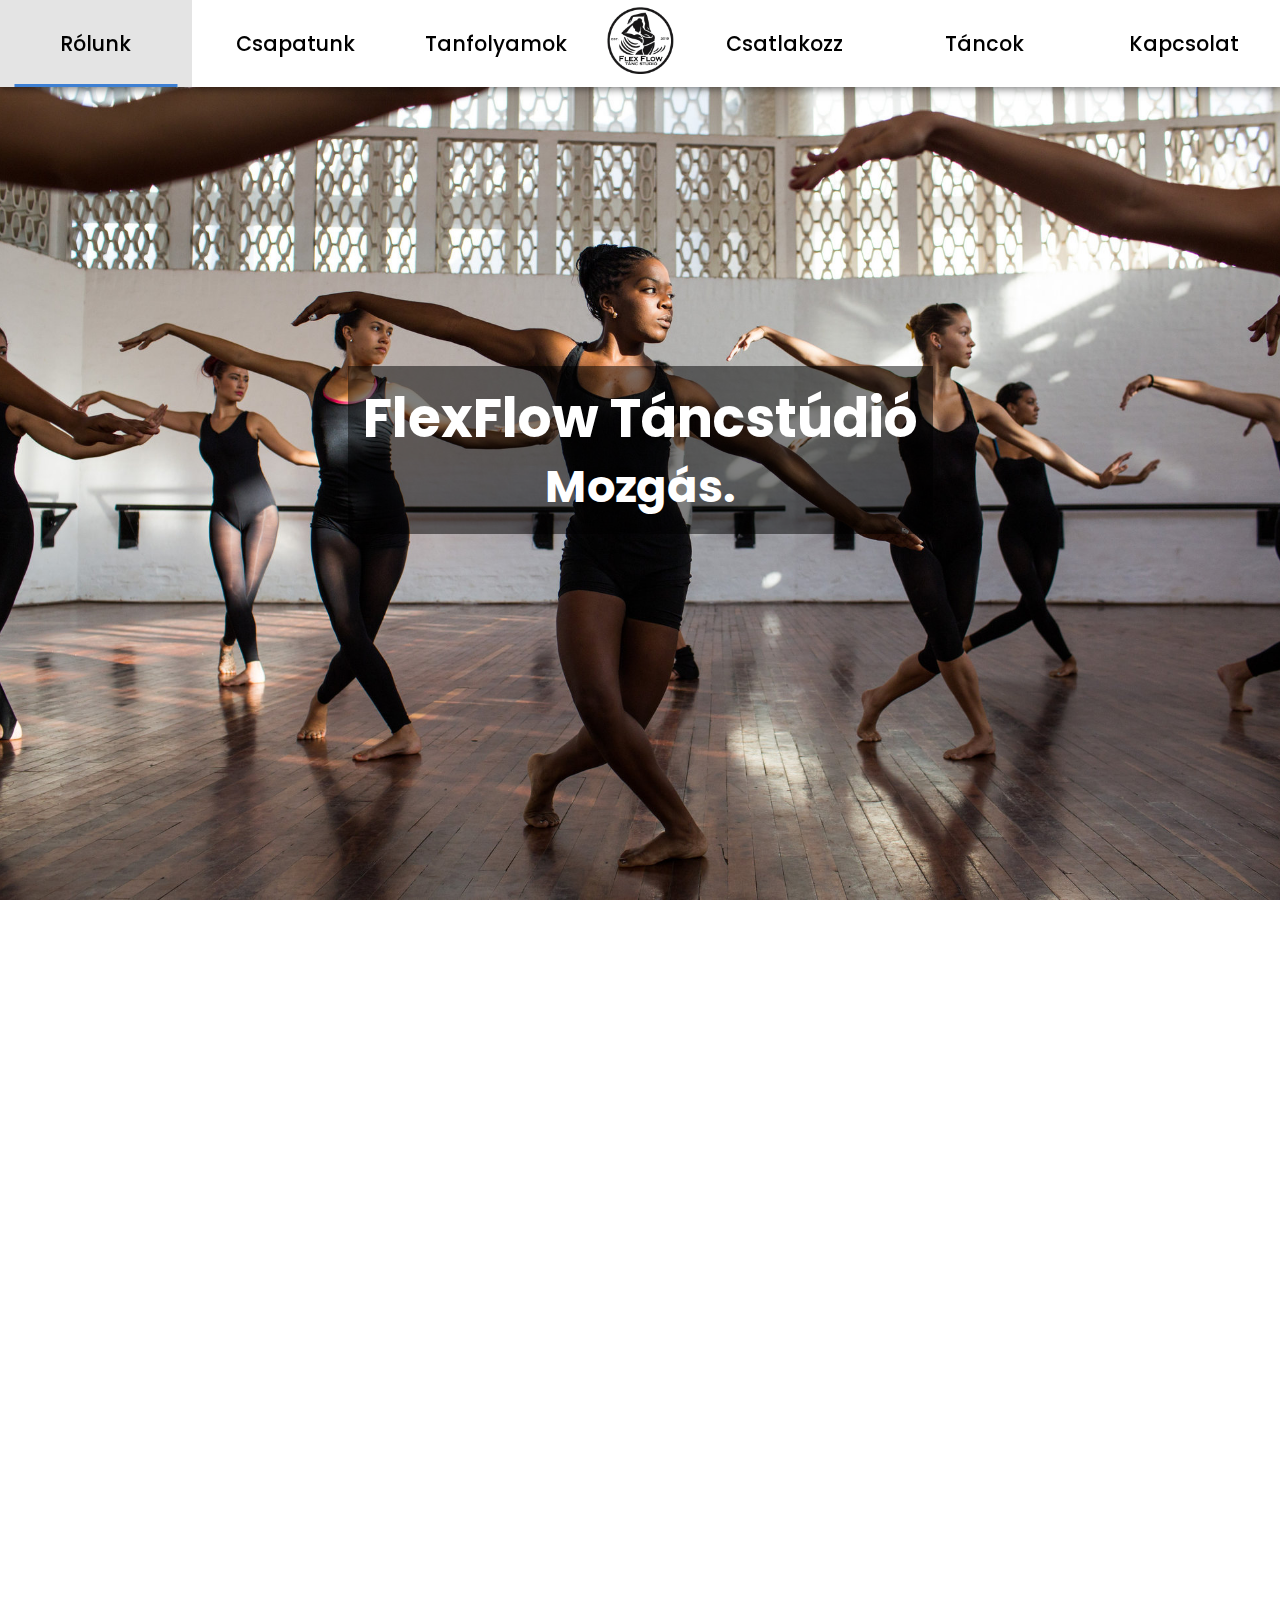
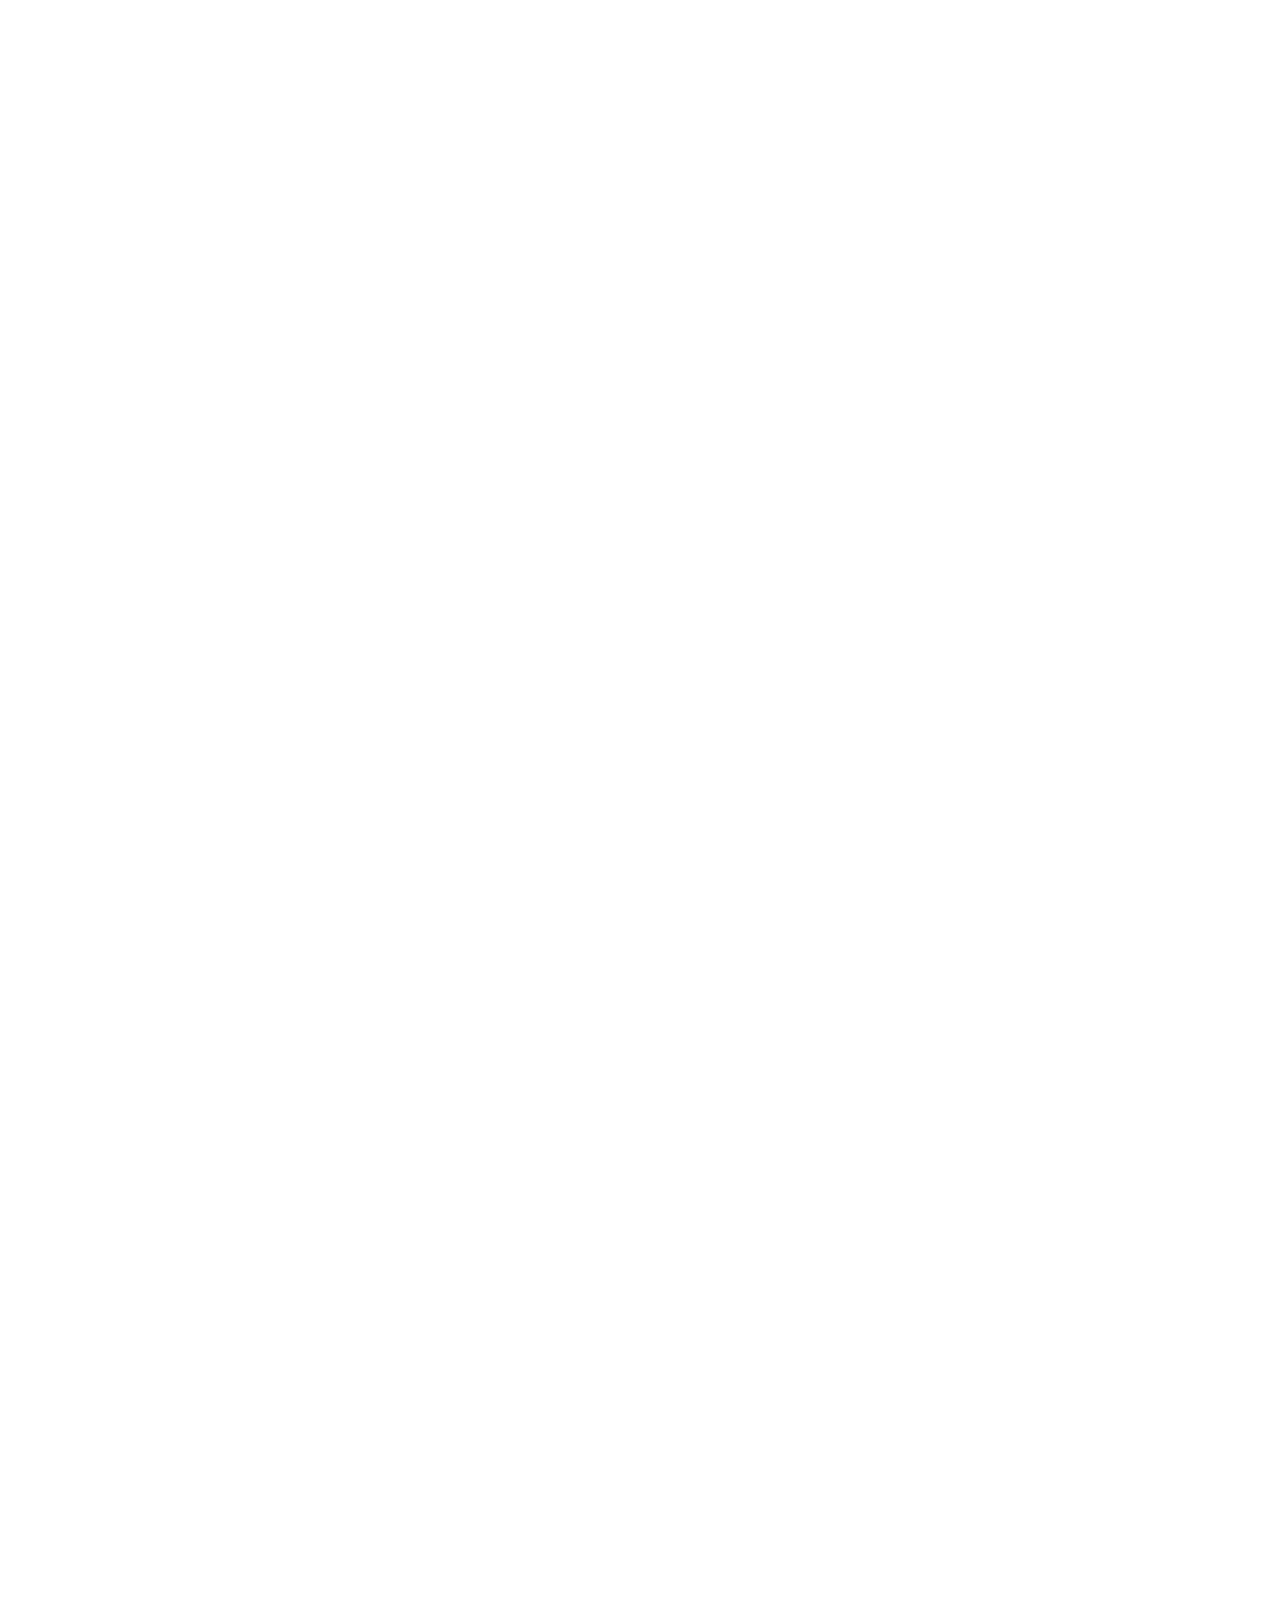
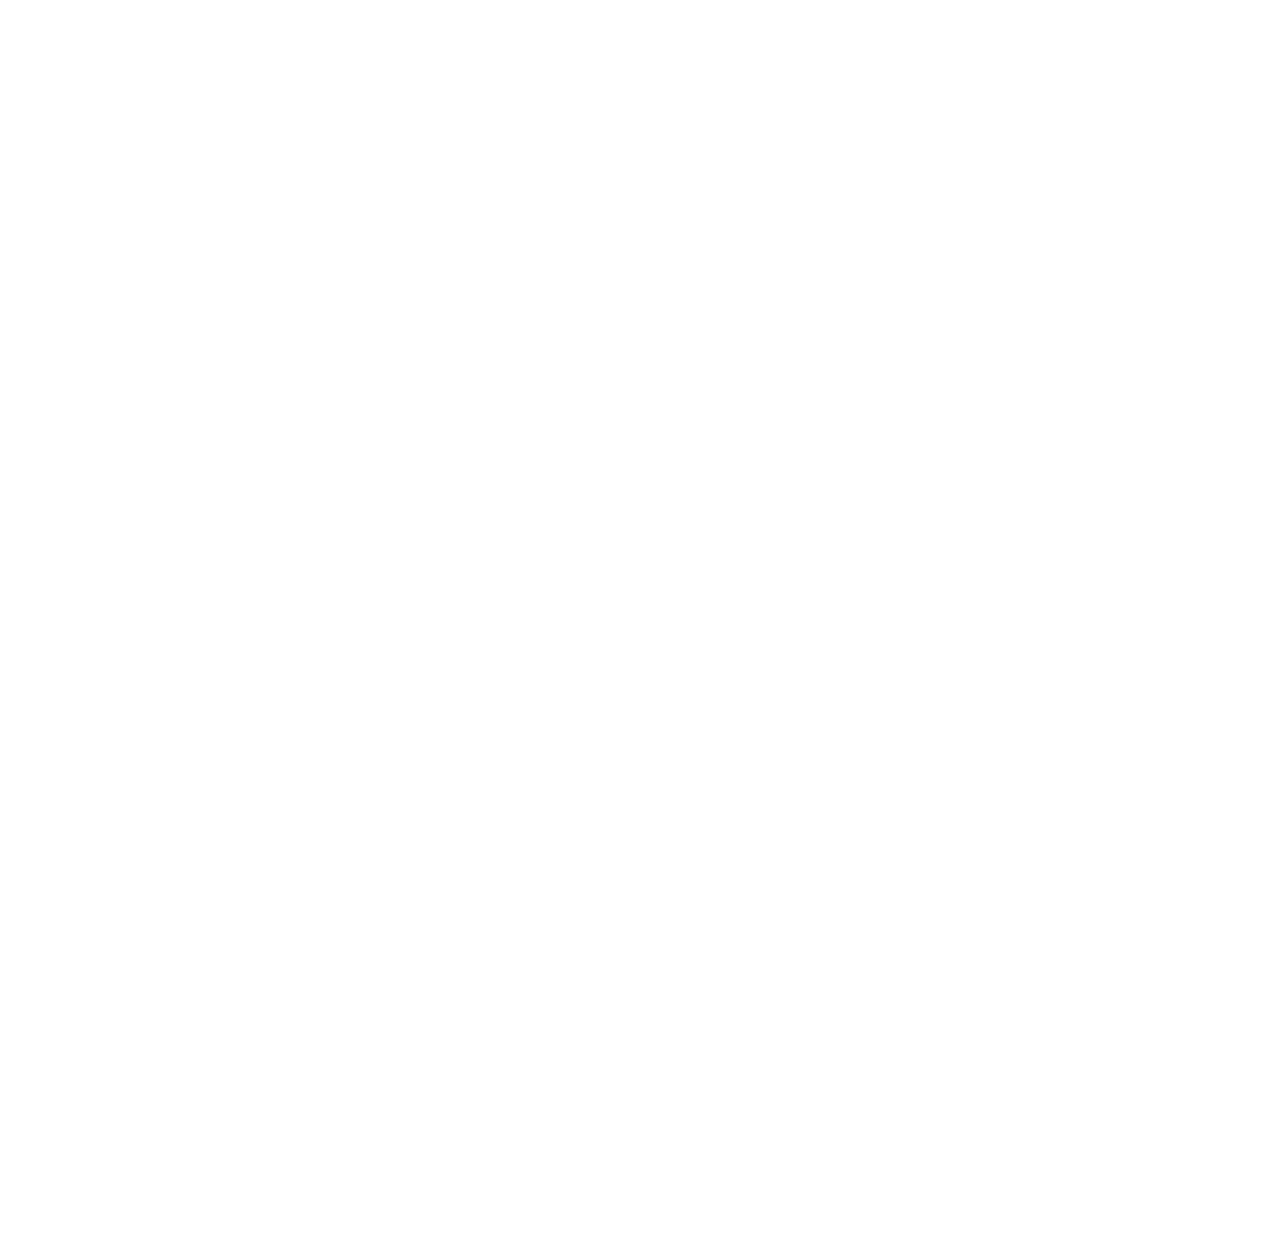
==== commit 88b81f1c: "[+] Kapcsolat form | Modified styles" ====
--- a/index.html
+++ b/index.html
@@ -19,13 +19,21 @@
     <head>
       <nav class="navbar" id="navbar" data-show="false">
         <div class="items start">
-          <a href="#rolunk" class="btn nav-item">
+          <a onclick="toggleNavbar(false)" href="#rolunk" class="btn nav-item">
             <p>Rólunk</p>
           </a>
-          <a href="#csapatunk" class="btn nav-item">
+          <a
+            onclick="toggleNavbar(false)"
+            href="#csapatunk"
+            class="btn nav-item"
+          >
             <p>Csapatunk</p>
           </a>
-          <a href="#tanfolyamok" class="btn nav-item">
+          <a
+            onclick="toggleNavbar(false)"
+            href="#tanfolyamok"
+            class="btn nav-item"
+          >
             <p>Tanfolyamok</p>
           </a>
         </div>
@@ -36,20 +44,28 @@
           </button>
 
           <div class="brand">
-            <a href="index.html">
+            <a onclick="toggleNavbar(false)" href="index.html">
               <img src="img/flexflow.jpg" alt="Brand" title="flexflow" />
             </a>
           </div>
         </div>
 
         <div class="items end">
-          <a href="#csatlakozz" class="btn nav-item">
+          <a
+            onclick="toggleNavbar(false)"
+            href="#csatlakozz"
+            class="btn nav-item"
+          >
             <p>Csatlakozz</p>
           </a>
-          <a href="#" class="btn nav-item">
+          <a onclick="toggleNavbar(false)" href="#" class="btn nav-item">
             <p>Táncok</p>
           </a>
-          <a href="#kapcsolat" class="btn nav-item">
+          <a
+            onclick="toggleNavbar(false)"
+            href="#kapcsolat"
+            class="btn nav-item"
+          >
             <p>Kapcsolat</p>
           </a>
         </div>
@@ -136,7 +152,7 @@
         <h1>Csatlakozz</h1>
 
         <div class="form">
-          <form onsubmit="formSubmit()">
+          <form action="javascript:void(0);" onsubmit="csatlakozzFormSubmit()">
             <input type="text" placeholder="Teljes név" name="name" required />
             <input
               type="email"
@@ -145,6 +161,26 @@
               required
             />
             <input type="submit" value="Elküldés" />
+            <p class="" id="csatlakozz-msg"></p>
+          </form>
+        </div>
+      </section>
+
+      <section class="section" id="kapcsolat">
+        <h1>Kapcsolat</h1>
+
+        <div class="form">
+          <form action="javascript:void(0);" onsubmit="kapcsolatFormSubmit()">
+            <input type="text" placeholder="Teljes név" name="name" required />
+            <input
+              type="email"
+              placeholder="E-mail cím"
+              name="email"
+              required
+            />
+            <textarea placeholder="Üzenet" name="message" rows="2"></textarea>
+            <input type="submit" value="Elküldés" />
+            <p class="" id="kapcsolat-msg"></p>
           </form>
         </div>
       </section>
--- a/style/main.css
+++ b/style/main.css
@@ -97,6 +97,7 @@
   background: #fff;
   height: fit-content;
   position: fixed;
+  box-shadow: 0 2px 8px 0 rgba(0, 0, 0, 0.5);
   display: grid;
   grid-template-columns: 1fr min-content 1fr;
 }
@@ -211,7 +212,7 @@
   margin: 0 auto;
   padding: 14px;
   background: rgba(0, 0, 0, 0.1);
-  box-shadow: 2px 2px 5px rgba(0, 0, 0, 0.25);
+  box-shadow: 1px 2px 5px 0 rgba(0, 0, 0, 0.25);
 }
 
 .section#csapatunk {
@@ -238,6 +239,7 @@
   border-radius: 30px;
   max-height: 300px;
   margin: 0 auto 5px auto;
+  box-shadow: 1px 2px 5px 0 rgba(0, 0, 0, 0.25);
 }
 .section#csapatunk .cards .card h3,
 .section#csapatunk .cards .card p {
@@ -260,7 +262,7 @@
   background: rgba(0, 0, 0, 0.15);
   padding: 15px;
   margin: auto auto;
-  box-shadow: 1px 1px 8px 2px rgba(0, 0, 0, 0.35);
+  box-shadow: 2px 2px 8px 0 rgba(0, 0, 0, 0.35);
 }
 .section#tanfolyamok .cards .card img {
   display: block;
@@ -310,10 +312,16 @@
     text-align: center;
   }
 }
+.section#csatlakozz {
+  background-color: rgba(0, 0, 0, 0.062745098);
+  width: 100%;
+  padding: 50px 0;
+}
 .section#csatlakozz .form {
-  width: clamp(275px, 100vw, 600px);
-  margin: auto auto;
-  background: rgba(0, 0, 0, 0.1);
+  width: clamp(275px, 100vw, 500px);
+  margin: auto auto;
+  background: rgba(0, 0, 0, 0.05);
+  box-shadow: 1px 2px 5px 0 rgba(0, 0, 0, 0.25);
   border-radius: 24px;
 }
 .section#csatlakozz .form form {
@@ -337,5 +345,46 @@
 .section#csatlakozz .form form input[type=submit]:hover {
   background: rgba(255, 255, 255, 0.5019607843);
 }
+.section#csatlakozz .form form p {
+  margin-top: 8px;
+  text-align: center;
+}
+
+.section#kapcsolat .form {
+  width: clamp(275px, 100vw, 600px);
+  margin: auto auto;
+  background: rgba(0, 0, 0, 0.1);
+  box-shadow: 1px 2px 5px 0 rgba(0, 0, 0, 0.25);
+  border-radius: 24px;
+}
+.section#kapcsolat .form form {
+  padding: 12px;
+  margin: auto 0;
+}
+.section#kapcsolat .form form input,
+.section#kapcsolat .form form textarea {
+  width: 100%;
+  border-radius: 12px;
+  display: block;
+  background: #fff;
+  padding: 8px;
+  margin-bottom: 4px;
+}
+.section#kapcsolat .form form input[type=submit],
+.section#kapcsolat .form form textarea[type=submit] {
+  cursor: pointer;
+}
+.section#kapcsolat .form form input[type=submit]:hover,
+.section#kapcsolat .form form textarea[type=submit]:hover {
+  background: rgba(255, 255, 255, 0.5019607843);
+}
+.section#kapcsolat .form form textarea {
+  resize: vertical;
+  margin-bottom: 8px;
+}
+.section#kapcsolat .form form p {
+  margin-top: 8px;
+  text-align: center;
+}
 
 /*# sourceMappingURL=main.css.map */
